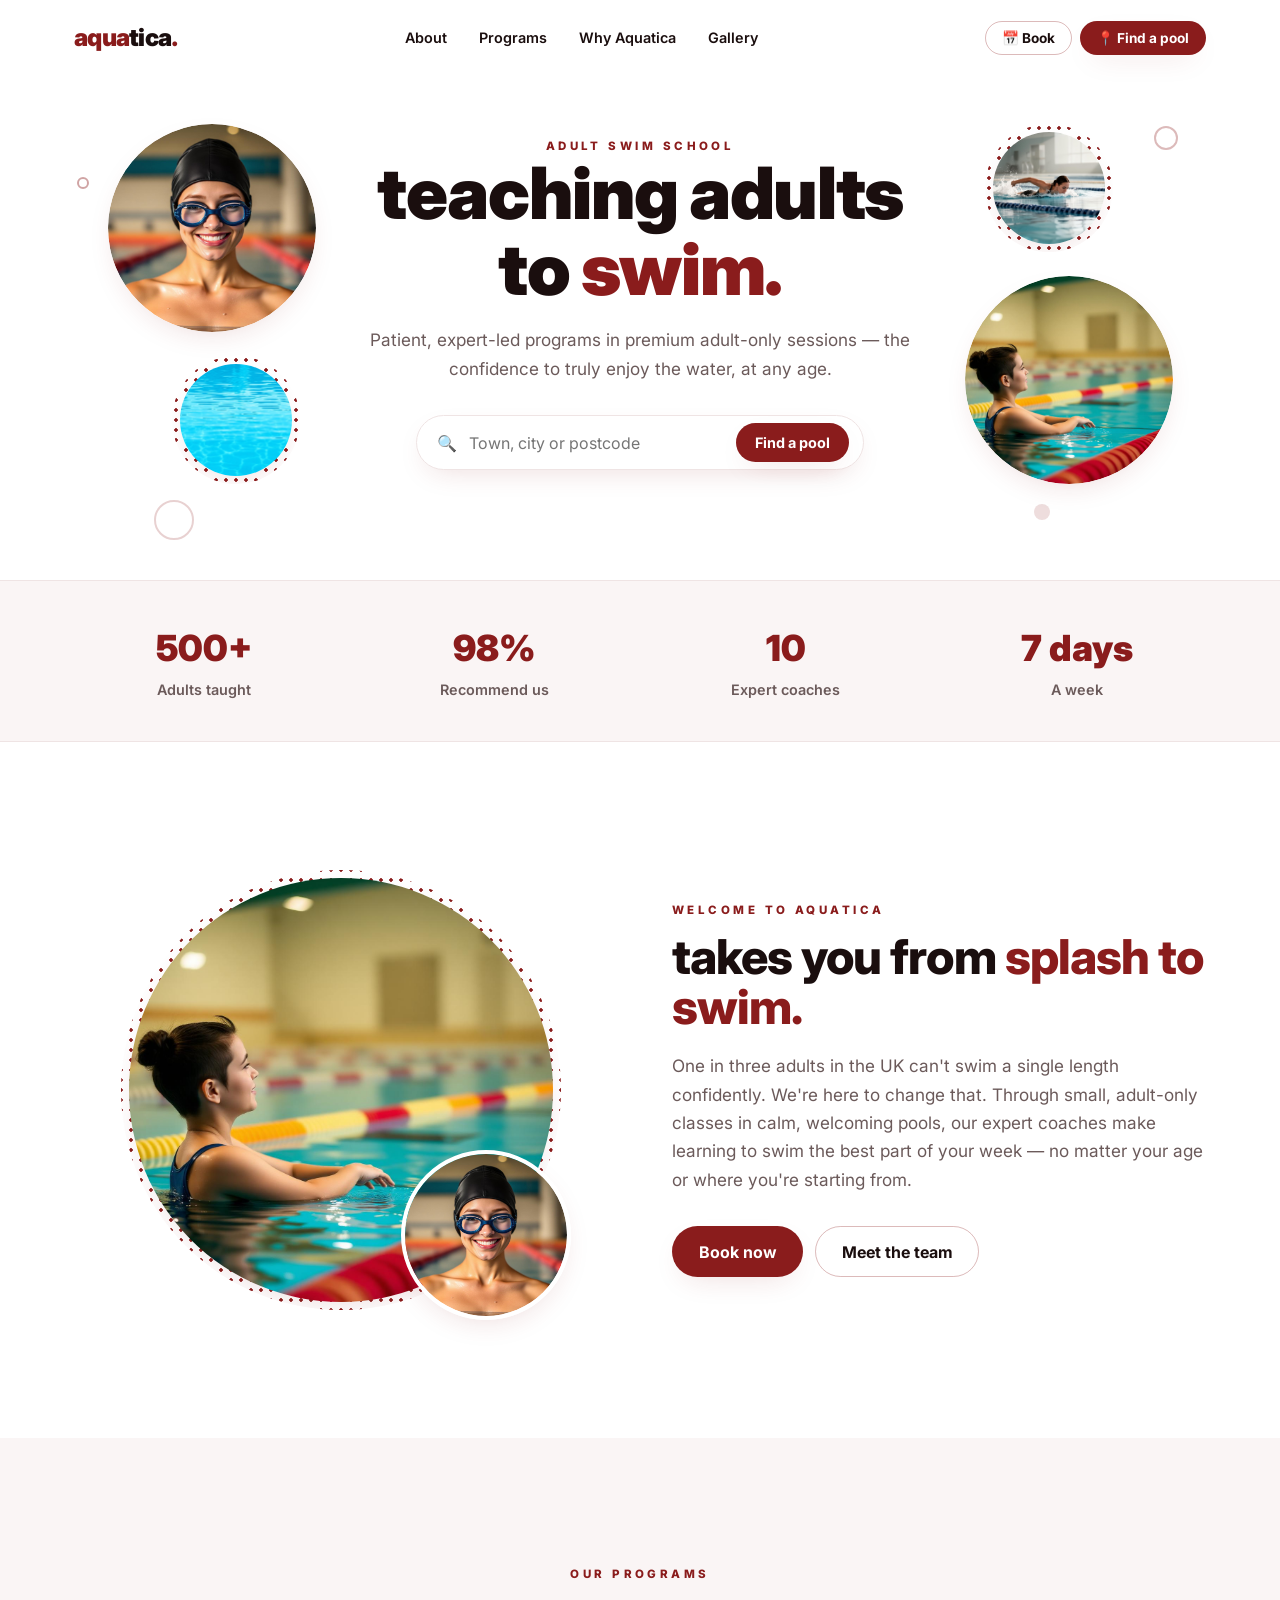
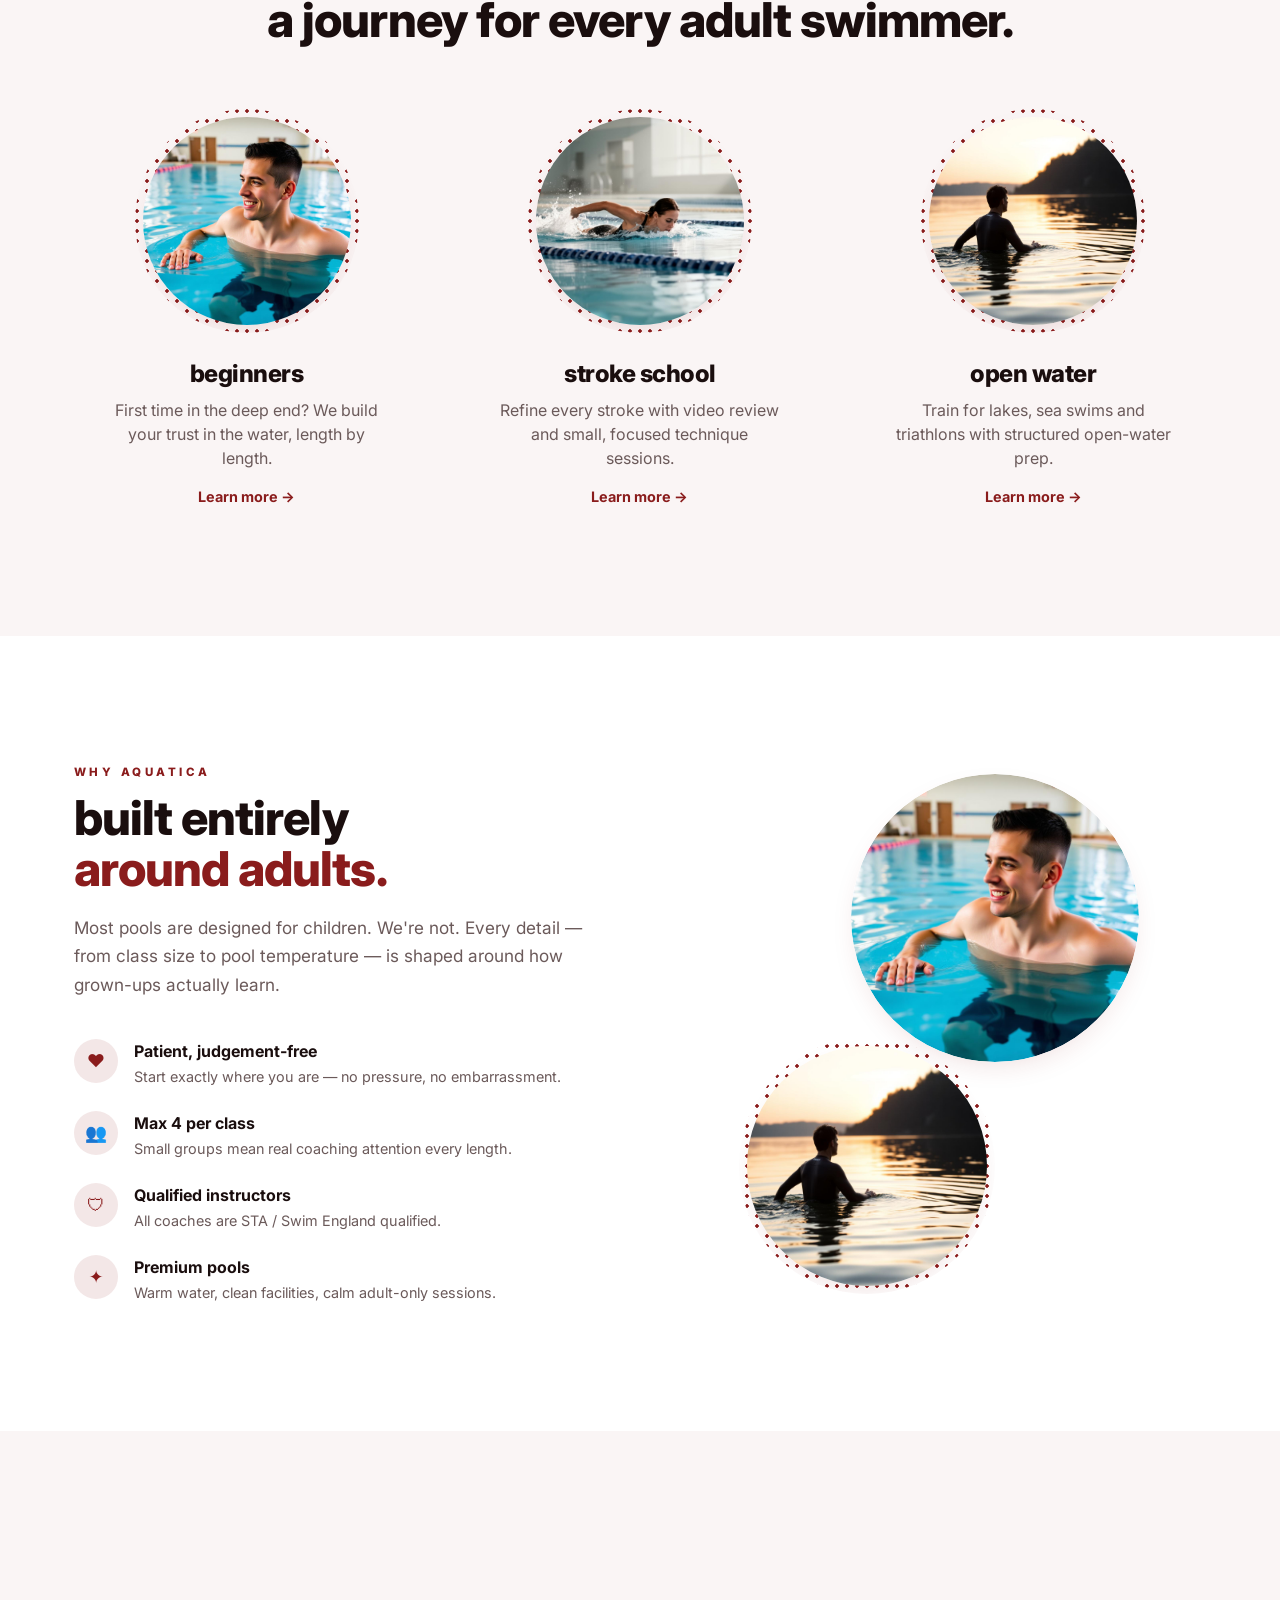
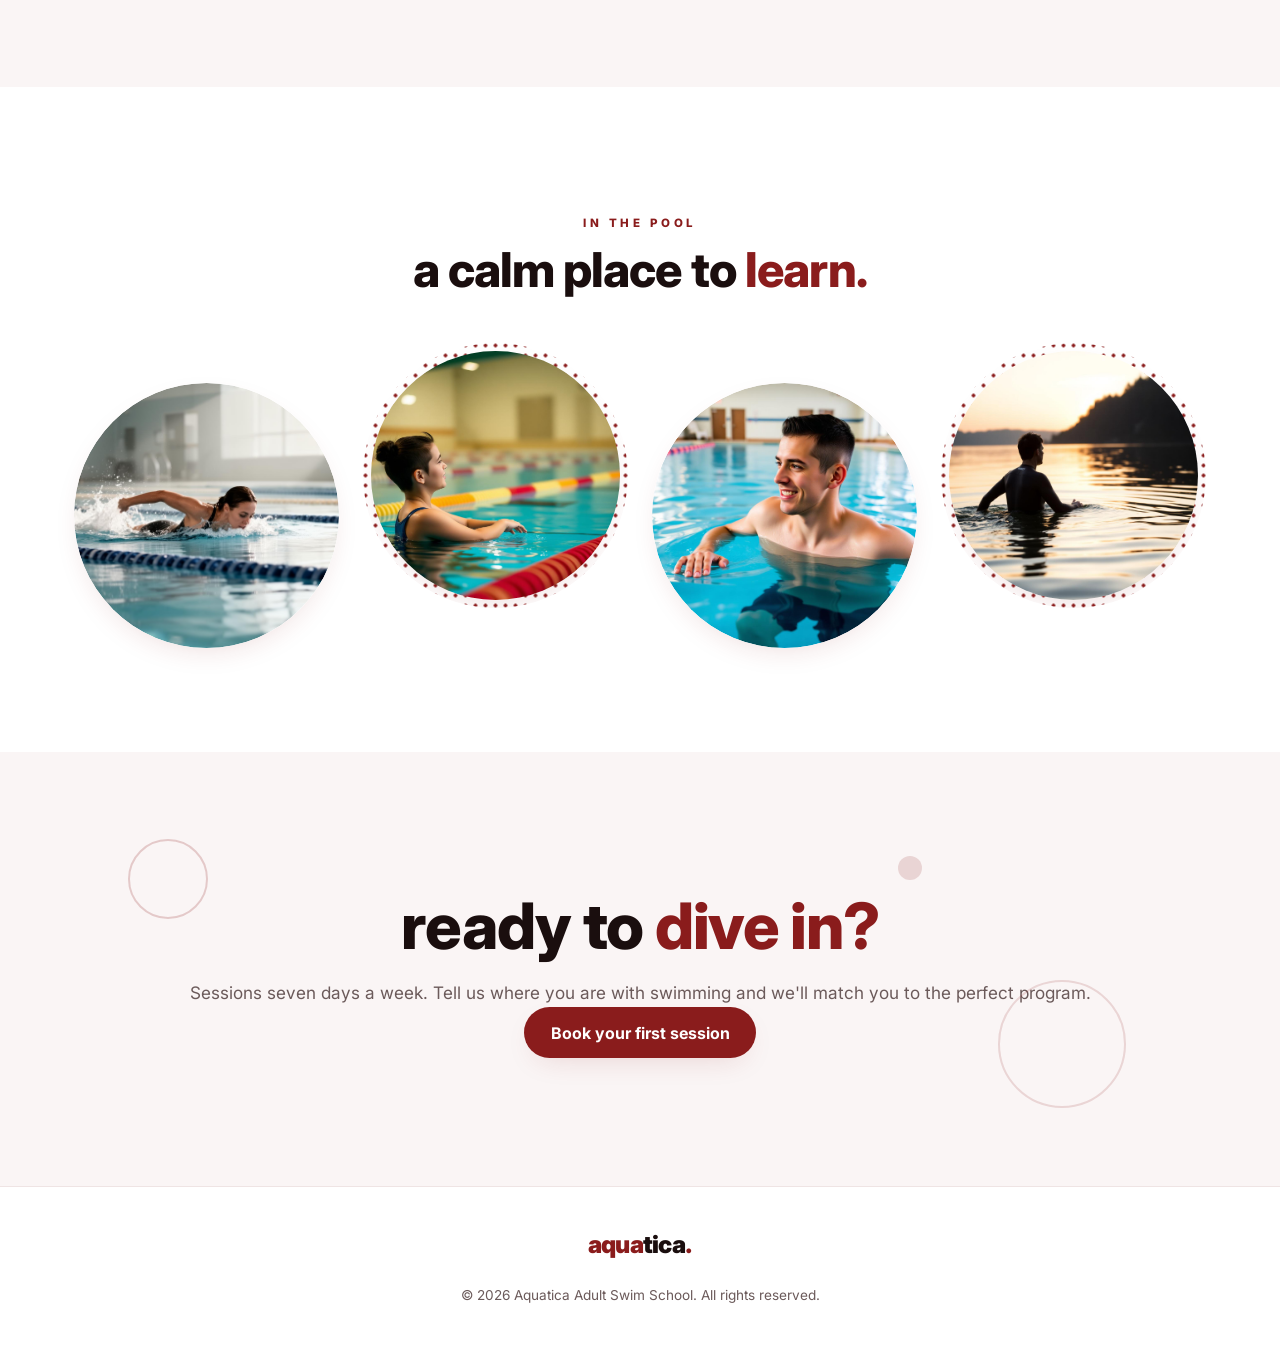
==== portfolio/aquatica/index.html @ ac1baf94 "Updated website" ====
<!doctype html>
<html lang="en">
<head>
  <meta charset="utf-8" />
  <meta name="viewport" content="width=device-width,initial-scale=1" />
  <title>Aquatica — Adult Swim Teaching School</title>
  <meta name="description" content="Aquatica is a specialist adult swim teaching school. Friendly, expert coaching in premium pools." />
  <meta name="theme-color" content="#8a1c1c" />
  <meta property="og:type" content="website" />
  <meta property="og:title" content="Aquatica | Adult swim lessons for beginners & stroke improvement" />
  <meta property="og:description" content="Patient, adult-only swim programs in calm pools with expert coaching for every level." />
  <meta property="og:image" content="images/hero-swim.jpg" />
  <meta name="twitter:card" content="summary_large_image" />
  <meta name="twitter:title" content="Aquatica | Adult swim lessons for beginners & stroke improvement" />
  <meta name="twitter:description" content="Patient, adult-only swim programs in calm pools with expert coaching for every level." />
  <link rel="preconnect" href="https://fonts.googleapis.com" />
  <link rel="preconnect" href="https://fonts.gstatic.com" crossorigin />
  <link href="https://fonts.googleapis.com/css2?family=Inter:wght@400;500;600;700;800;900&display=swap" rel="stylesheet" />
  <link rel="stylesheet" href="styles.css" />
</head>
<body>
  <a class="skip-link" href="#main-content">Skip to main content</a>

  <!-- NAV -->
  <header class="nav-wrap">
    <nav class="nav container" aria-label="Primary navigation">
      <a href="#main-content" class="wordmark"><span class="accent">aqua</span>tica<span class="accent">.</span></a>
      <button type="button" class="nav-toggle" aria-expanded="false" aria-controls="primary-navigation">
        <span class="sr-only">Toggle site navigation</span>
        <span aria-hidden="true">☰</span>
      </button>
      <div class="nav-links" id="primary-navigation" data-visible="false">
        <a href="#about">About</a>
        <a href="#programs">Programs</a>
        <a href="#why">Why Aquatica</a>
        <a href="#gallery">Gallery</a>
      </div>
      <div class="nav-actions">
        <button class="btn btn-outline btn-sm hide-sm">📅 Book</button>
        <button class="btn btn-primary btn-sm">📍 Find a pool</button>
      </div>
    </nav>
  </header>
  <main id="main-content">

  <!-- HERO -->
  <section class="hero">
    <div class="deco" aria-hidden="true">
      <span class="dot dot-1"></span><span class="dot dot-2"></span>
      <span class="dot dot-3"></span><span class="dot dot-4"></span>
    </div>
    <div class="container hero-grid">
      <div class="hero-side hide-md">
        <div class="bubble b-xl reveal delay-0"><img src="images/swimmer-portrait.jpg" alt="Adult swimmer" loading="lazy" /></div>
        <div class="bubble b-md ring shift-r reveal delay-2"><img src="images/water.jpg" alt="Pool water surface" loading="lazy" /></div>
      </div>

      <div class="hero-center">
        <p class="eyebrow reveal">Adult Swim School</p>
        <h1 class="reveal delay-05">teaching adults to <span class="accent">swim.</span></h1>
        <p class="lede reveal delay-15">
          Patient, expert-led programs in premium adult-only sessions — the confidence to truly enjoy the water, at any age.
        </p>
        <form class="search reveal delay-3" novalidate>
          <label class="sr-only" for="pool-search">Search by town, city or postcode</label>
          <span class="search-icon" aria-hidden="true">🔍</span>
          <input id="pool-search" type="search" placeholder="Town, city or postcode" aria-describedby="pool-search-feedback" />
          <button class="btn btn-primary" type="submit">Find a pool</button>
          <p class="search-feedback" id="pool-search-feedback" aria-live="polite"></p>
        </form>
      </div>

      <div class="hero-side hide-md">
        <div class="bubble b-md ring shift-l reveal delay-1"><img src="images/hero-swim.jpg" alt="Freestyle swimmer" loading="lazy" /></div>
        <div class="bubble b-xl reveal delay-3"><img src="images/coach.jpg" alt="Swimming coach" loading="lazy" /></div>
      </div>

      <div class="hero-mobile show-sm">
        <div class="bubble b-sm"><img src="images/swimmer-portrait.jpg" alt="Adult swimmer portrait" loading="lazy" /></div>
        <div class="bubble b-sm ring"><img src="images/hero-swim.jpg" alt="Freestyle swimmer" loading="lazy" /></div>
        <div class="bubble b-sm"><img src="images/coach.jpg" alt="Swimming coach" loading="lazy" /></div>
      </div>
    </div>
  </section>

  <!-- STATS -->
  <section class="stats">
    <div class="container stats-grid">
      <div><div class="stat-n">500+</div><div class="stat-l">Adults taught</div></div>
      <div><div class="stat-n">98%</div><div class="stat-l">Recommend us</div></div>
      <div><div class="stat-n">10</div><div class="stat-l">Expert coaches</div></div>
      <div><div class="stat-n">7 days</div><div class="stat-l">A week</div></div>
    </div>
  </section>

  <!-- ABOUT -->
  <section id="about" class="section">
    <div class="container two-col">
      <div class="about-photo reveal">
        <div class="bubble bubble-fill ring"><img src="images/coach.jpg" alt="Coach with student" loading="lazy" /></div>
        <div class="bubble bubble-overlap"><img src="images/swimmer-portrait.jpg" alt="Smiling swimmer" loading="lazy" /></div>
      </div>
      <div class="reveal">
        <p class="eyebrow">Welcome to Aquatica</p>
        <h2>takes you from <span class="accent">splash to swim.</span></h2>
        <p class="lede">
          One in three adults in the UK can't swim a single length confidently. We're here to change that.
          Through small, adult-only classes in calm, welcoming pools, our expert coaches make learning to
          swim the best part of your week — no matter your age or where you're starting from.
        </p>
        <div class="actions">
          <button class="btn btn-primary btn-lg">Book now</button>
          <button class="btn btn-outline btn-lg">Meet the team</button>
        </div>
      </div>
    </div>
  </section>

  <!-- PROGRAMS -->
  <section id="programs" class="section section-muted">
    <div class="container center">
      <p class="eyebrow">Our programs</p>
      <h2>a journey for every adult swimmer.</h2>

      <div class="programs">
        <div class="program reveal">
          <div class="bubble b-lg ring"><img src="images/beginner.jpg" alt="Beginners" /></div>
          <h3>beginners</h3>
          <p>First time in the deep end? We build your trust in the water, length by length.</p>
          <a href="#" class="link">Learn more →</a>
        </div>
        <div class="program reveal delay-1">
          <div class="bubble b-lg ring"><img src="images/hero-swim.jpg" alt="Stroke school" loading="lazy" /></div>
          <h3>stroke school</h3>
          <p>Refine every stroke with video review and small, focused technique sessions.</p>
          <a href="#" class="link">Learn more →</a>
        </div>
        <div class="program reveal delay-2">
          <div class="bubble b-lg ring"><img src="images/openwater.jpg" alt="Open water" loading="lazy" /></div>
          <h3>open water</h3>
          <p>Train for lakes, sea swims and triathlons with structured open-water prep.</p>
          <a href="#" class="link">Learn more →</a>
        </div>
      </div>
    </div>
  </section>

  <!-- WHY -->
  <section id="why" class="section">
    <div class="container two-col">
      <div class="reveal">
        <p class="eyebrow">Why Aquatica</p>
        <h2>built entirely<br><span class="accent">around adults.</span></h2>
        <p class="lede">Most pools are designed for children. We're not. Every detail — from class size to pool temperature — is shaped around how grown-ups actually learn.</p>
        <ul class="features">
          <li><span class="ficon">♥</span><div><strong>Patient, judgement-free</strong><p>Start exactly where you are — no pressure, no embarrassment.</p></div></li>
          <li><span class="ficon">👥</span><div><strong>Max 4 per class</strong><p>Small groups mean real coaching attention every length.</p></div></li>
          <li><span class="ficon">🛡</span><div><strong>Qualified instructors</strong><p>All coaches are STA / Swim England qualified.</p></div></li>
          <li><span class="ficon">✦</span><div><strong>Premium pools</strong><p>Warm water, clean facilities, calm adult-only sessions.</p></div></li>
        </ul>
      </div>
      <div class="why-photos reveal">
        <div class="bubble why-a"><img src="images/beginner.jpg" alt="" /></div>
        <div class="bubble ring why-b"><img src="images/openwater.jpg" alt="" /></div>
      </div>
    </div>
  </section>

  <!-- TESTIMONIAL -->
  <section class="section section-muted">
<script src="https://elfsightcdn.com/platform.js" async></script>
<div class="elfsight-app-f7e79b37-d09b-4153-986e-725d0ed66949" data-elfsight-app-lazy></div>
  </section>

  <!-- GALLERY -->
  <section id="gallery" class="section">
    <div class="container">
      <div class="center narrow">
        <p class="eyebrow">In the pool</p>
        <h2>a calm place to <span class="accent">learn.</span></h2>
      </div>
      <div class="gallery">
        <div class="bubble reveal y-down"><img src="images/hero-swim.jpg" alt="Freestyle swimmer" loading="lazy" /></div>
        <div class="bubble ring reveal y-up"><img src="images/coach.jpg" alt="Swimming coach" loading="lazy" /></div>
        <div class="bubble reveal y-down"><img src="images/beginner.jpg" alt="Beginner swimmer" loading="lazy" /></div>
        <div class="bubble ring reveal y-up"><img src="images/openwater.jpg" alt="Open water training" loading="lazy" /></div>
      </div>
    </div>
  </section>

  <!-- CTA -->
  <section class="cta section-muted">
    <div class="deco" aria-hidden="true">
      <span class="dot dot-5"></span><span class="dot dot-6"></span><span class="dot dot-7"></span>
    </div>
    <div class="container narrow center">
      <h2 class="big">ready to <span class="accent">dive in?</span></h2>
      <p class="lede">Sessions seven days a week. Tell us where you are with swimming and we'll match you to the perfect program.</p>
      <button class="btn btn-primary btn-lg">Book your first session</button>
    </div>
  </section>

  </main>

  <!-- FOOTER -->
  <footer class="footer">
    <div class="container center">
      <a href="#" class="wordmark"><span class="accent">aqua</span>tica<span class="accent">.</span></a>
      <p class="muted small">© 2026 Aquatica Adult Swim School. All rights reserved.</p>
    </div>
  </footer>

  <script src="script.js"></script>
</body>
</html>
---- portfolio/aquatica/styles.css ----
/* ---------- Tokens ---------- */
:root {
  --bg: #ffffff;
  --fg: #1a0e0e;
  --muted: #6b5a5a;
  --primary: #8a1c1c;          /* dark red */
  --primary-2: #a52424;
  --primary-soft: rgba(138,28,28,.10);
  --secondary: #faf5f5;
  --border: #efe4e4;
  --shadow-soft: 0 10px 30px -12px rgba(138,28,28,.18);
  --shadow-elegant: 0 20px 50px -18px rgba(138,28,28,.45);
  --radius-full: 9999px;
  --ease: cubic-bezier(.2,.7,.2,1);
}

/* ---------- Base ---------- */
* { box-sizing: border-box; }
html, body { margin: 0; padding: 0; }
body {
  font-family: 'Inter', system-ui, -apple-system, Segoe UI, Roboto, sans-serif;
  color: var(--fg);
  background: var(--bg);
  line-height: 1.5;
  overflow-x: hidden;
  -webkit-font-smoothing: antialiased;
}
img { display: block; max-width: 100%; }
a { color: inherit; text-decoration: none; transition: color .25s var(--ease); }
a:hover { color: var(--primary); }
:focus-visible { outline: 3px solid var(--primary); outline-offset: 3px; }
.accent { color: var(--primary); }
.muted { color: var(--muted); }
.small { font-size: .85rem; }
.center { text-align: center; }
.narrow { max-width: 760px; margin-inline: auto; }
.container { max-width: 1180px; margin: 0 auto; padding: 0 1.5rem; }
.sr-only {
  position: absolute; width: 1px; height: 1px; padding: 0; margin: -1px;
  overflow: hidden; clip: rect(0,0,0,0); white-space: nowrap; border: 0;
}
.skip-link {
  position: absolute; left: -999px; top: auto; width: 1px; height: 1px; overflow: hidden;
}
.skip-link:focus-visible {
  left: 1rem; top: 1rem; width: auto; height: auto; padding: .75rem 1rem;
  background: #fff; color: var(--primary); border-radius: 9999px; box-shadow: var(--shadow-soft);
}

h1, h2, h3 { font-weight: 800; letter-spacing: -.02em; line-height: 1.05; margin: 0; }
h1 { font-size: clamp(2.5rem, 6vw, 4.5rem); font-weight: 900; }
h2 { font-size: clamp(2rem, 4vw, 3rem); margin-top: .75rem; }
h3 { font-size: 1.4rem; }
h2.big { font-size: clamp(2.5rem, 6vw, 4rem); }

.eyebrow { font-size: .72rem; font-weight: 800; letter-spacing: .3em; text-transform: uppercase; color: var(--primary); margin: 0; }
.lede { color: var(--muted); font-size: 1.075rem; line-height: 1.65; margin: 1.25rem 0 0; }

/* ---------- Buttons ---------- */
.btn {
  display: inline-flex; align-items: center; justify-content: center; gap: .4rem;
  border: 1px solid transparent; border-radius: var(--radius-full);
  padding: .65rem 1.15rem; font-weight: 700; font-size: .9rem; cursor: pointer;
  transition: transform .25s var(--ease), background .25s var(--ease), color .25s var(--ease), box-shadow .25s var(--ease);
  font-family: inherit;
}
.btn-sm { padding: .5rem 1rem; font-size: .85rem; }
.btn-lg { padding: .9rem 1.6rem; font-size: 1rem; }
.btn-primary { background: var(--primary); color: #fff; box-shadow: var(--shadow-soft); }
.btn-primary:hover { background: var(--primary-2); transform: translateY(-1px); box-shadow: var(--shadow-elegant); }
.btn-outline { background: transparent; color: var(--fg); border-color: rgba(138,28,28,.3); }
.btn-outline:hover { background: var(--primary-soft); }

/* ---------- Nav ---------- */
.nav-wrap { position: relative; z-index: 10; }
.nav { display: flex; align-items: center; justify-content: space-between; padding: 1.25rem 1.5rem; position: relative; }
.wordmark { font-size: 1.5rem; font-weight: 900; letter-spacing: -.03em; }
.nav-toggle {
  display: inline-flex; align-items: center; justify-content: center;
  width: 3rem; height: 3rem; border: 1px solid rgba(138,28,28,.2);
  border-radius: 1rem; background: transparent; color: var(--fg); cursor: pointer;
  font-size: 1.15rem; transition: background .25s var(--ease), transform .25s var(--ease);
}
.nav-toggle:hover,
.nav-toggle:focus-visible { background: var(--secondary); outline: none; transform: translateY(-1px); }
.nav-links { display: none; gap: 2rem; font-size: .9rem; font-weight: 600; }
.nav-links a { display: block; padding: .5rem 0; }
.nav-actions { display: flex; gap: .5rem; }

/* ---------- Bubbles ---------- */
.bubble {
  position: relative;
  border-radius: var(--radius-full);
  overflow: hidden;
  box-shadow: var(--shadow-soft);
}
.bubble img {
  width: 100%; height: 100%; object-fit: cover; border-radius: var(--radius-full);
  transition: transform .6s var(--ease);
}
.bubble:hover img { transform: scale(1.04); }
.bubble.ring {
  padding: 8px;
  background:
    radial-gradient(circle, var(--primary) 22%, transparent 24%) center / 10px 10px;
  box-shadow: none;
}
.bubble.ring img { box-shadow: var(--shadow-soft); }

.b-xs { width: 48px; height: 48px; }
.b-sm { width: 96px; height: 96px; }
.b-md { width: 112px; height: 112px; }
.b-lg { width: 224px; height: 224px; }
.b-xl { width: 176px; height: 176px; }
@media (min-width: 1024px) {
  .b-md { width: 128px; height: 128px; }
  .b-xl { width: 208px; height: 208px; }
}

/* ---------- Hero ---------- */
.hero { position: relative; }
.hero-grid {
  display: grid; grid-template-columns: 1fr; align-items: center; gap: 1rem;
  padding: 2rem 1.5rem 4rem;
}
.hero-side { display: none; flex-direction: column; align-items: center; gap: 1.5rem; }
.hero-center { text-align: center; }
.shift-r { margin-left: 3rem; }
.shift-l { margin-right: 2.5rem; }
.hero-mobile { display: flex; justify-content: center; gap: 1rem; margin-top: 1.5rem; }

@media (min-width: 768px) {
  .hero-grid { grid-template-columns: 1fr 2fr 1fr; padding: 3rem 1.5rem 6rem; }
  .hero-side { display: flex; }
  .hide-md { display: flex !important; }
  .show-sm { display: none !important; }
  .nav-toggle { display: none; }
  .nav-links { display: flex; position: static; background: transparent; padding: 0; box-shadow: none; border: none; width: auto; }
  .nav-links a { padding: 0; }
  .nav-actions { gap: .5rem; }
}

.search {
  display: flex; align-items: center; gap: .5rem; max-width: 28rem;
  margin: 2rem auto 0; padding: .35rem; border: 1px solid var(--border);
  border-radius: var(--radius-full); background: #fff; box-shadow: var(--shadow-soft);
}
.search input {
  flex: 1; border: 0; outline: 0; padding: .55rem .25rem; font: inherit; background: transparent;
}
.search-icon { padding-left: .9rem; color: var(--muted); }
.search-feedback { margin: .85rem 0 0 0; font-size: .95rem; color: var(--muted); }

/* deco dots */
.deco { position: absolute; inset: 0; pointer-events: none; }
.dot { position: absolute; border-radius: 50%; }
.dot-1 { left: 6%; top: 20%; width: 12px; height: 12px; border: 2px solid rgba(138,28,28,.4); }
.dot-2 { right: 8%; top: 10%; width: 24px; height: 24px; border: 2px solid rgba(138,28,28,.3); }
.dot-3 { right: 18%; bottom: 12%; width: 16px; height: 16px; background: rgba(138,28,28,.15); }
.dot-4 { left: 12%; bottom: 8%; width: 40px; height: 40px; border: 2px solid rgba(138,28,28,.2); }
.dot-5 { left: 10%; top: 20%; width: 80px; height: 80px; border: 2px solid rgba(138,28,28,.2); }
.dot-6 { right: 12%; bottom: 18%; width: 128px; height: 128px; border: 2px solid rgba(138,28,28,.15); }
.dot-7 { right: 28%; top: 24%; width: 24px; height: 24px; background: rgba(138,28,28,.15); }

/* ---------- Stats ---------- */
.stats { background: var(--secondary); border-top: 1px solid var(--border); border-bottom: 1px solid var(--border); }
.stats-grid {
  display: grid; grid-template-columns: repeat(2, 1fr); gap: 2rem;
  padding: 2.5rem 1.5rem; text-align: center;
}
@media (min-width: 768px) { .stats-grid { grid-template-columns: repeat(4, 1fr); } }
.stat-n { font-size: clamp(1.75rem, 3vw, 2.25rem); font-weight: 900; color: var(--primary); }
.stat-l { font-size: .9rem; font-weight: 600; color: var(--muted); margin-top: .25rem; }

/* ---------- Sections ---------- */
.section { padding: 6rem 0; }
.section-muted { background: var(--secondary); }
@media (min-width: 768px) { .section { padding: 8rem 0; } }

.two-col { display: grid; gap: 4rem; align-items: center; }
@media (min-width: 768px) { .two-col { grid-template-columns: 1fr 1fr; } }
.actions { display: flex; flex-wrap: wrap; gap: .75rem; margin-top: 2rem; }

/* about composite photo */
.about-photo { position: relative; width: 360px; height: 360px; margin: 0 auto; }
.bubble-fill { position: absolute; inset: 0; width: 100%; height: 100%; }
.bubble-overlap {
  position: absolute; right: -10px; bottom: -10px;
  width: 140px; height: 140px; border: 4px solid var(--bg);
}
@media (min-width: 768px) {
  .about-photo { width: 440px; height: 440px; }
  .bubble-overlap { width: 170px; height: 170px; }
}

/* programs */
.programs { display: grid; gap: 3rem; margin-top: 4rem; }
@media (min-width: 768px) { .programs { grid-template-columns: repeat(3, 1fr); } }
.program { display: flex; flex-direction: column; align-items: center; text-align: center; }
.program .bubble { transition: transform .35s var(--ease); }
.program:hover .bubble { transform: translateY(-8px) scale(1.03); }
.program h3 { margin-top: 1.75rem; font-size: 1.5rem; }
.program p { color: var(--muted); margin: .75rem 0 0; max-width: 18rem; }
.link { display: inline-block; margin-top: 1rem; color: var(--primary); font-weight: 700; font-size: .9rem; }
.link:hover { text-decoration: underline; }

/* why */
.features { list-style: none; padding: 0; margin: 2.5rem 0 0; display: grid; gap: 1.5rem; }
.features li { display: flex; gap: 1rem; align-items: flex-start; }
.features strong { display: block; font-weight: 700; }
.features p { margin: .15rem 0 0; color: var(--muted); font-size: .9rem; }
.ficon {
  flex-shrink: 0; width: 44px; height: 44px; border-radius: 50%;
  background: var(--primary-soft); color: var(--primary);
  display: inline-flex; align-items: center; justify-content: center; font-size: 1.1rem;
}
.why-photos { position: relative; width: 320px; height: 420px; margin: 0 auto; }
.why-a { position: absolute; right: 0; top: 0; width: 256px; height: 256px; }
.why-b { position: absolute; left: 0; bottom: 0; width: 224px; height: 224px; }
@media (min-width: 768px) {
  .why-photos { width: 400px; height: 520px; }
  .why-a { width: 288px; height: 288px; }
  .why-b { width: 256px; height: 256px; }
}

/* testimonial */
.stars { color: var(--primary); font-size: 1.25rem; letter-spacing: .15em; }
blockquote { font-size: clamp(1.25rem, 2.5vw, 1.75rem); font-weight: 600; line-height: 1.4; margin: 1.5rem 0 0; }
.quote-by { display: inline-flex; align-items: center; gap: .75rem; margin-top: 2rem; text-align: left; font-size: .9rem; }

/* gallery */
.gallery {
  display: grid; grid-template-columns: repeat(2, 1fr); gap: 1.5rem; margin-top: 4rem;
}
.gallery .bubble { aspect-ratio: 1 / 1; width: 100%; height: auto; }
@media (min-width: 768px) {
  .gallery { grid-template-columns: repeat(4, 1fr); }
  .y-down { transform: translateY(24px); }
  .y-up { transform: translateY(-16px); }
}

/* CTA */
.cta { position: relative; padding: 6rem 0; overflow: hidden; }
@media (min-width: 768px) { .cta { padding: 8rem 0; } }

/* footer */
.footer { padding: 2.5rem 0; border-top: 1px solid var(--border); }
.footer .wordmark { display: inline-block; margin-bottom: .5rem; }

/* utility */
.hide-sm { display: none; }
.show-sm { display: flex; }
@media (min-width: 640px) {
  .hide-sm { display: inline-flex; }
}

@media (max-width: 767px) {
  .nav { align-items: center; }
  .nav-links {
    display: none;
    position: absolute;
    left: 1.5rem;
    right: 1.5rem;
    top: calc(100% + 1rem);
    flex-direction: column;
    gap: 1rem;
    padding: 1.25rem;
    background: var(--bg);
    border: 1px solid var(--border);
    border-radius: 1.5rem;
    box-shadow: var(--shadow-soft);
  }
  .nav-links[data-visible="true"] { display: flex; }
  .nav-links a { padding: .75rem 0; border-bottom: 1px solid rgba(138,28,28,.06); }
  .nav-links a:last-child { border-bottom: none; }
  .nav-actions { flex-wrap: wrap; justify-content: stretch; width: 100%; margin-top: 1rem; }
  .nav-actions .btn { width: 100%; }
  .search { flex-wrap: wrap; }
}

/* ---------- Utilities ---------- */
.delay-0 { --d: 0s; }
.delay-05 { --d: .05s; }
.delay-1 { --d: .1s; }
.delay-15 { --d: .15s; }
.delay-2 { --d: .2s; }
.delay-3 { --d: .25s; }
.delay-4 { --d: .3s; }

/* ---------- Animations ---------- */
@keyframes fadeUp {
  from { opacity: 0; transform: translateY(16px); }
  to   { opacity: 1; transform: translateY(0); }
}
.reveal { opacity: 0; }
.reveal.in {
  animation: fadeUp .8s var(--ease) forwards;
  animation-delay: var(--d, 0s);
}
/* keep gallery's y-offset after animating */
.gallery .reveal.in.y-down { animation-name: fadeUpDown; }
.gallery .reveal.in.y-up   { animation-name: fadeUpUp; }
@keyframes fadeUpDown {
  from { opacity: 0; transform: translateY(40px); }
  to   { opacity: 1; transform: translateY(24px); }
}
@keyframes fadeUpUp {
  from { opacity: 0; transform: translateY(0); }
  to   { opacity: 1; transform: translateY(-16px); }
}
@media (max-width: 767px) {
  @keyframes fadeUpDown { from{opacity:0;transform:translateY(16px)} to{opacity:1;transform:none} }
  @keyframes fadeUpUp   { from{opacity:0;transform:translateY(16px)} to{opacity:1;transform:none} }
}

@media (prefers-reduced-motion: reduce) {
  .reveal, .reveal.in { opacity: 1 !important; animation: none !important; transform: none !important; }
  * { transition: none !important; }
}
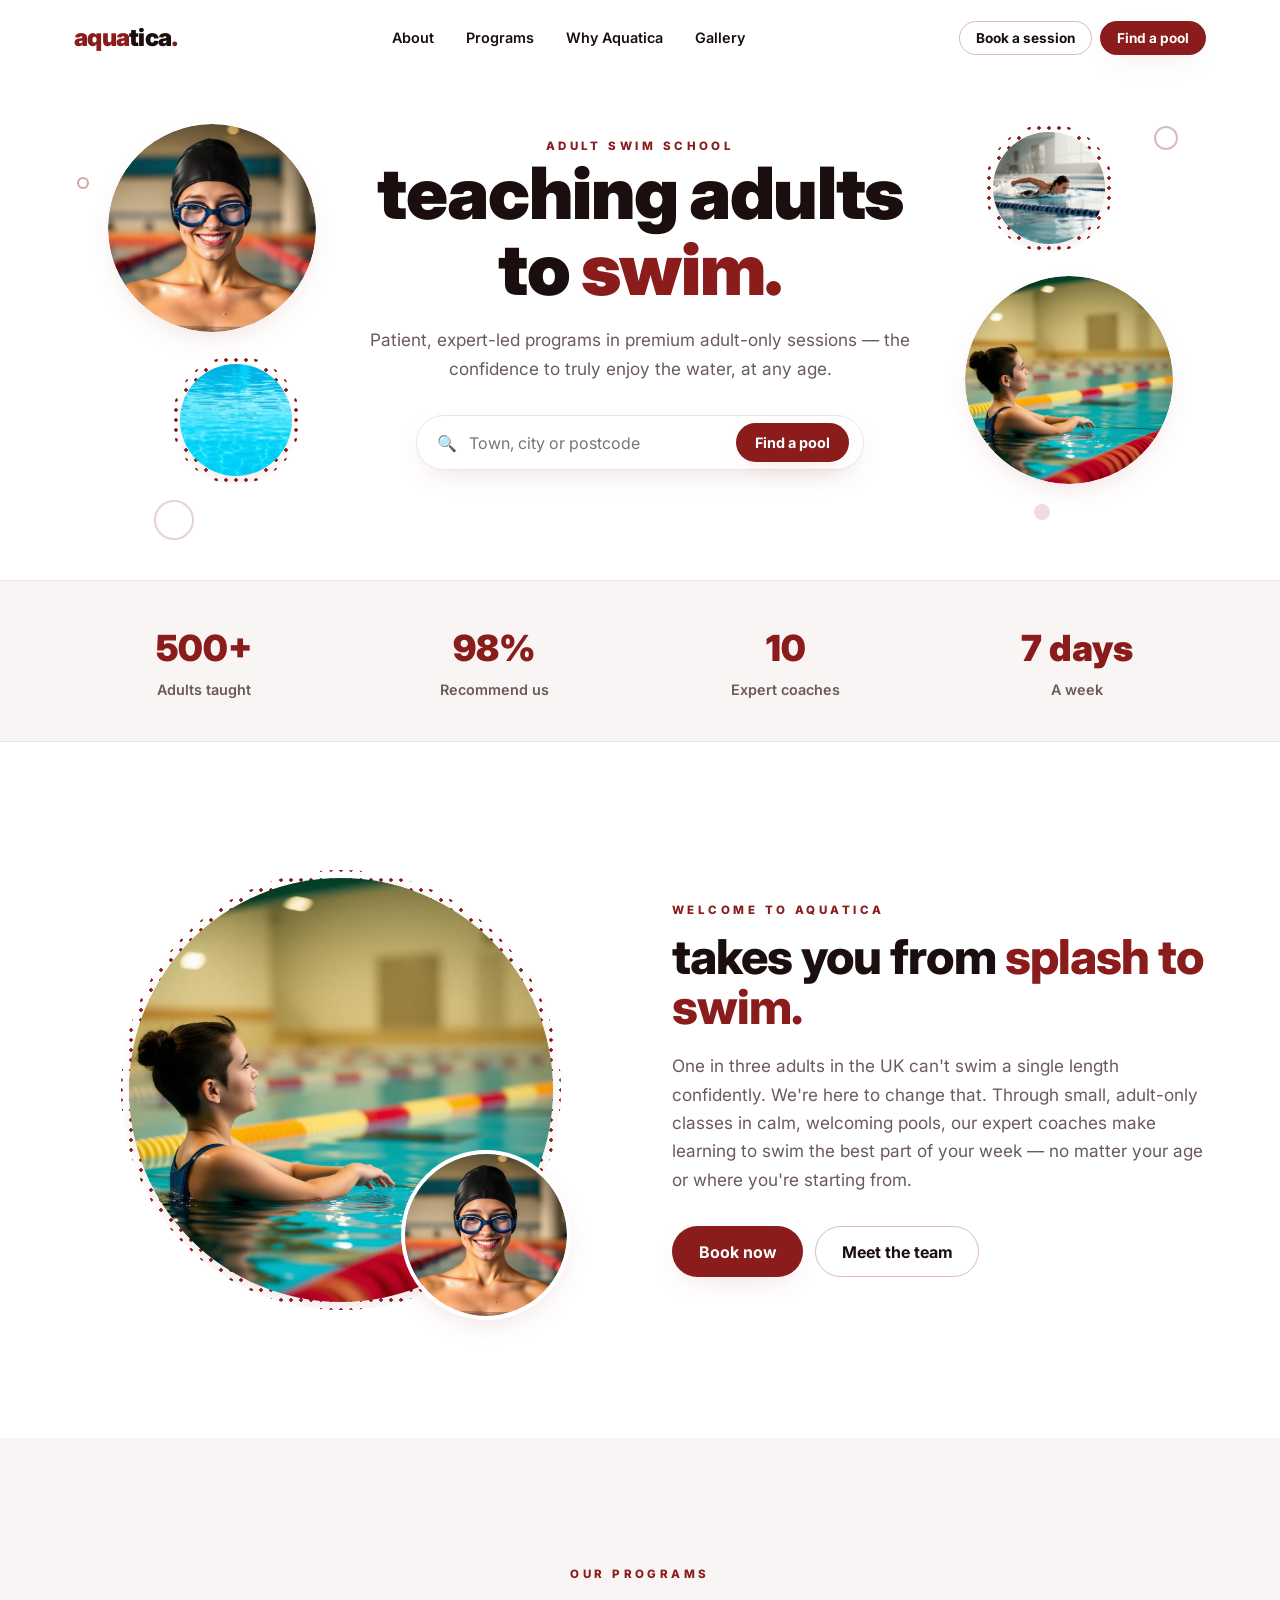
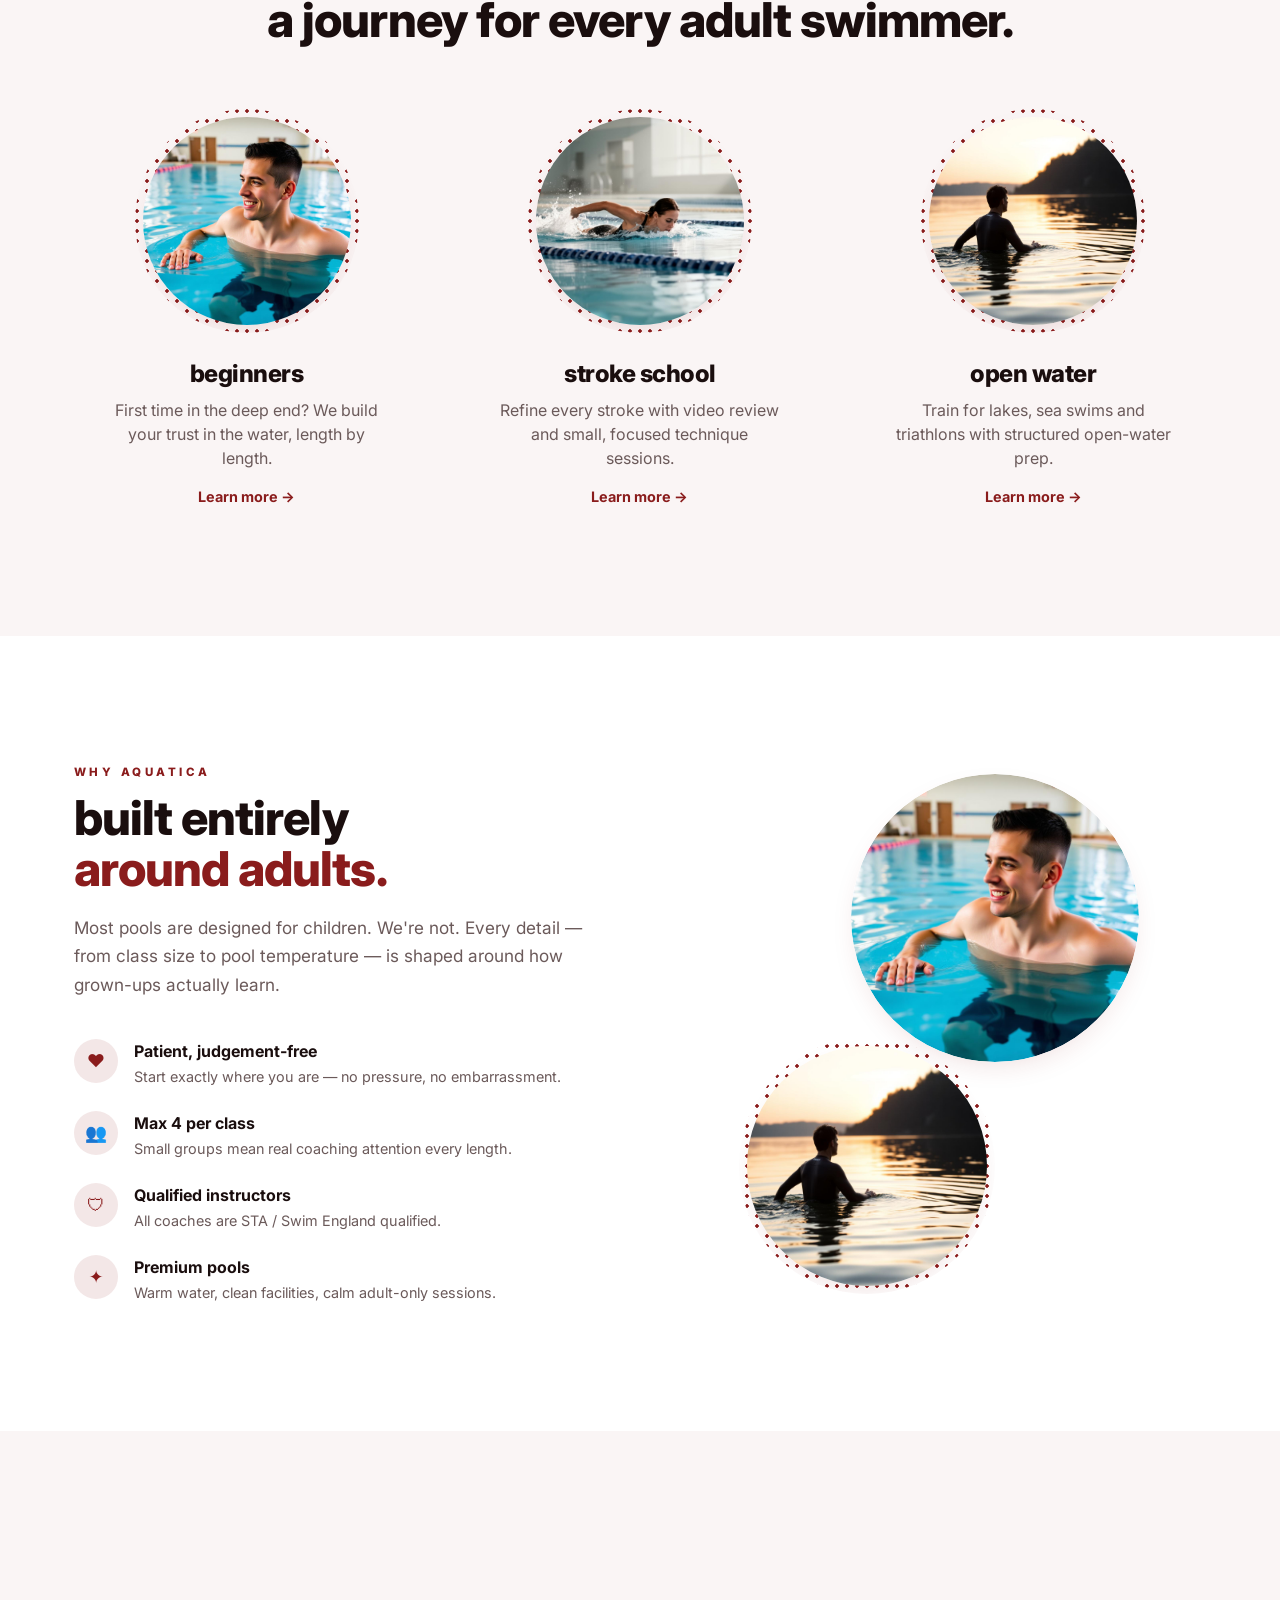
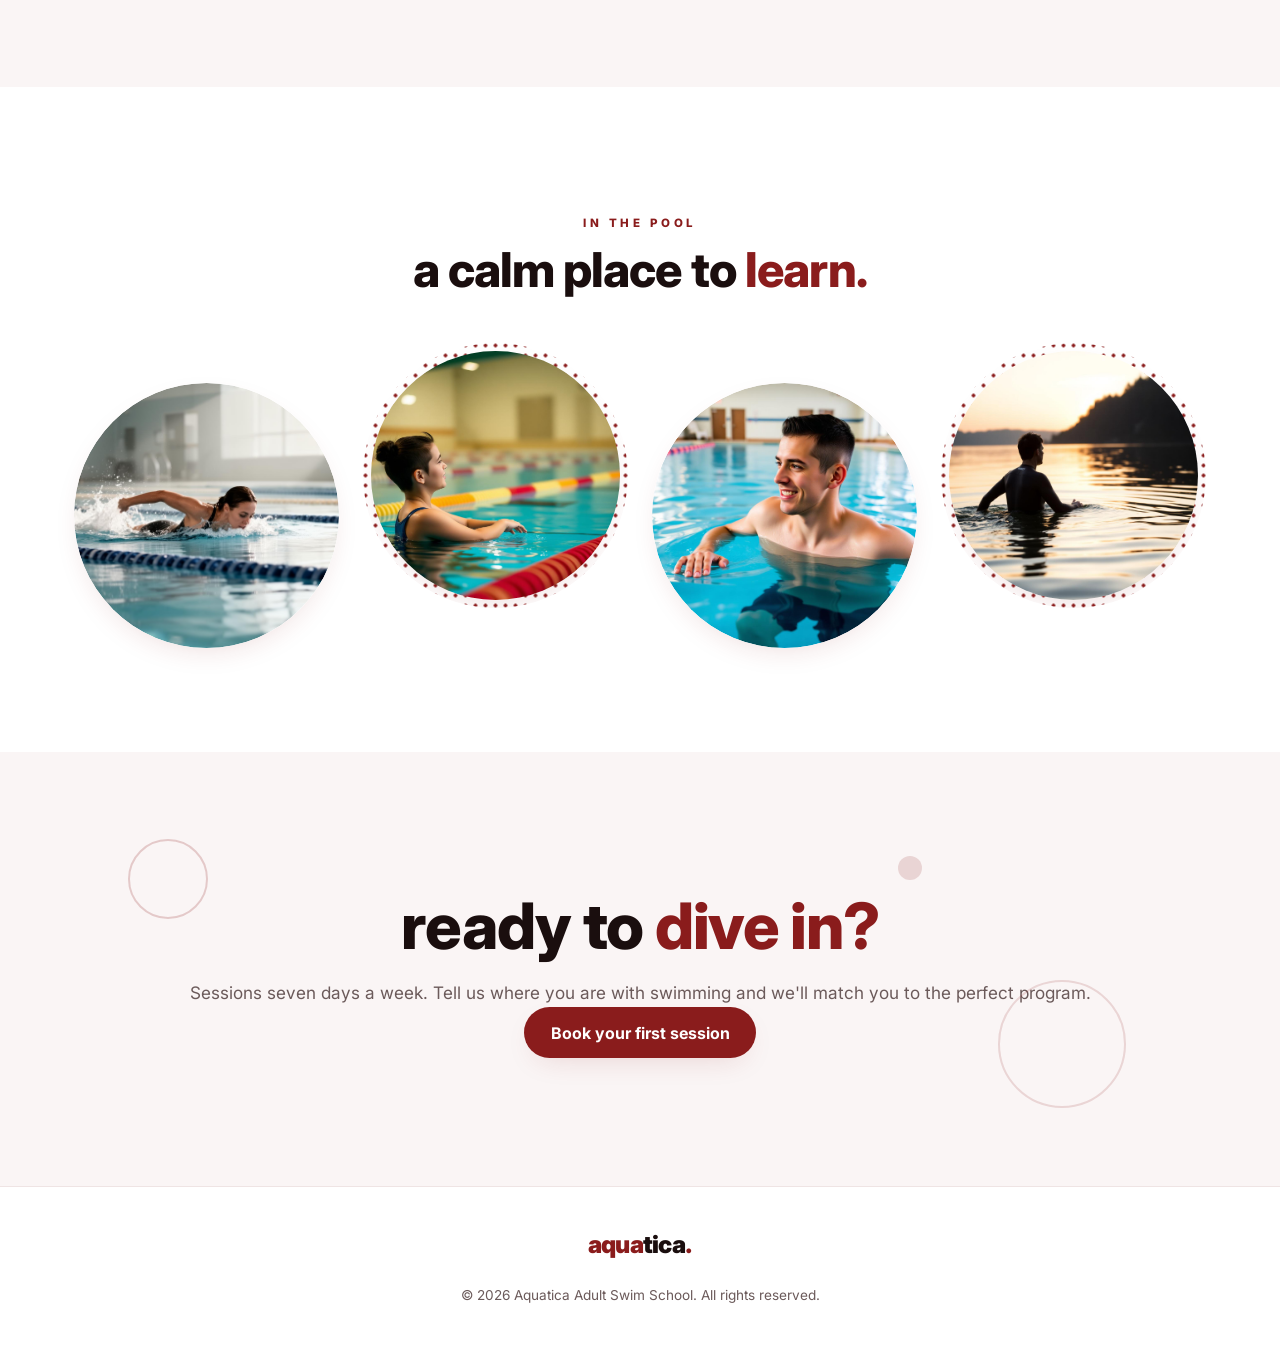
==== commit 8fd32541: "Fix bugs and quality improvements across all sites - index.html: remove duplicate blootrue script, r" ====
--- a/portfolio/aquatica/index.html
+++ b/portfolio/aquatica/index.html
@@ -36,8 +36,8 @@
         <a href="#gallery">Gallery</a>
       </div>
       <div class="nav-actions">
-        <button class="btn btn-outline btn-sm hide-sm">📅 Book</button>
-        <button class="btn btn-primary btn-sm">📍 Find a pool</button>
+        <button class="btn btn-outline btn-sm hide-sm">Book a session</button>
+        <button class="btn btn-primary btn-sm">Find a pool</button>
       </div>
     </nav>
   </header>
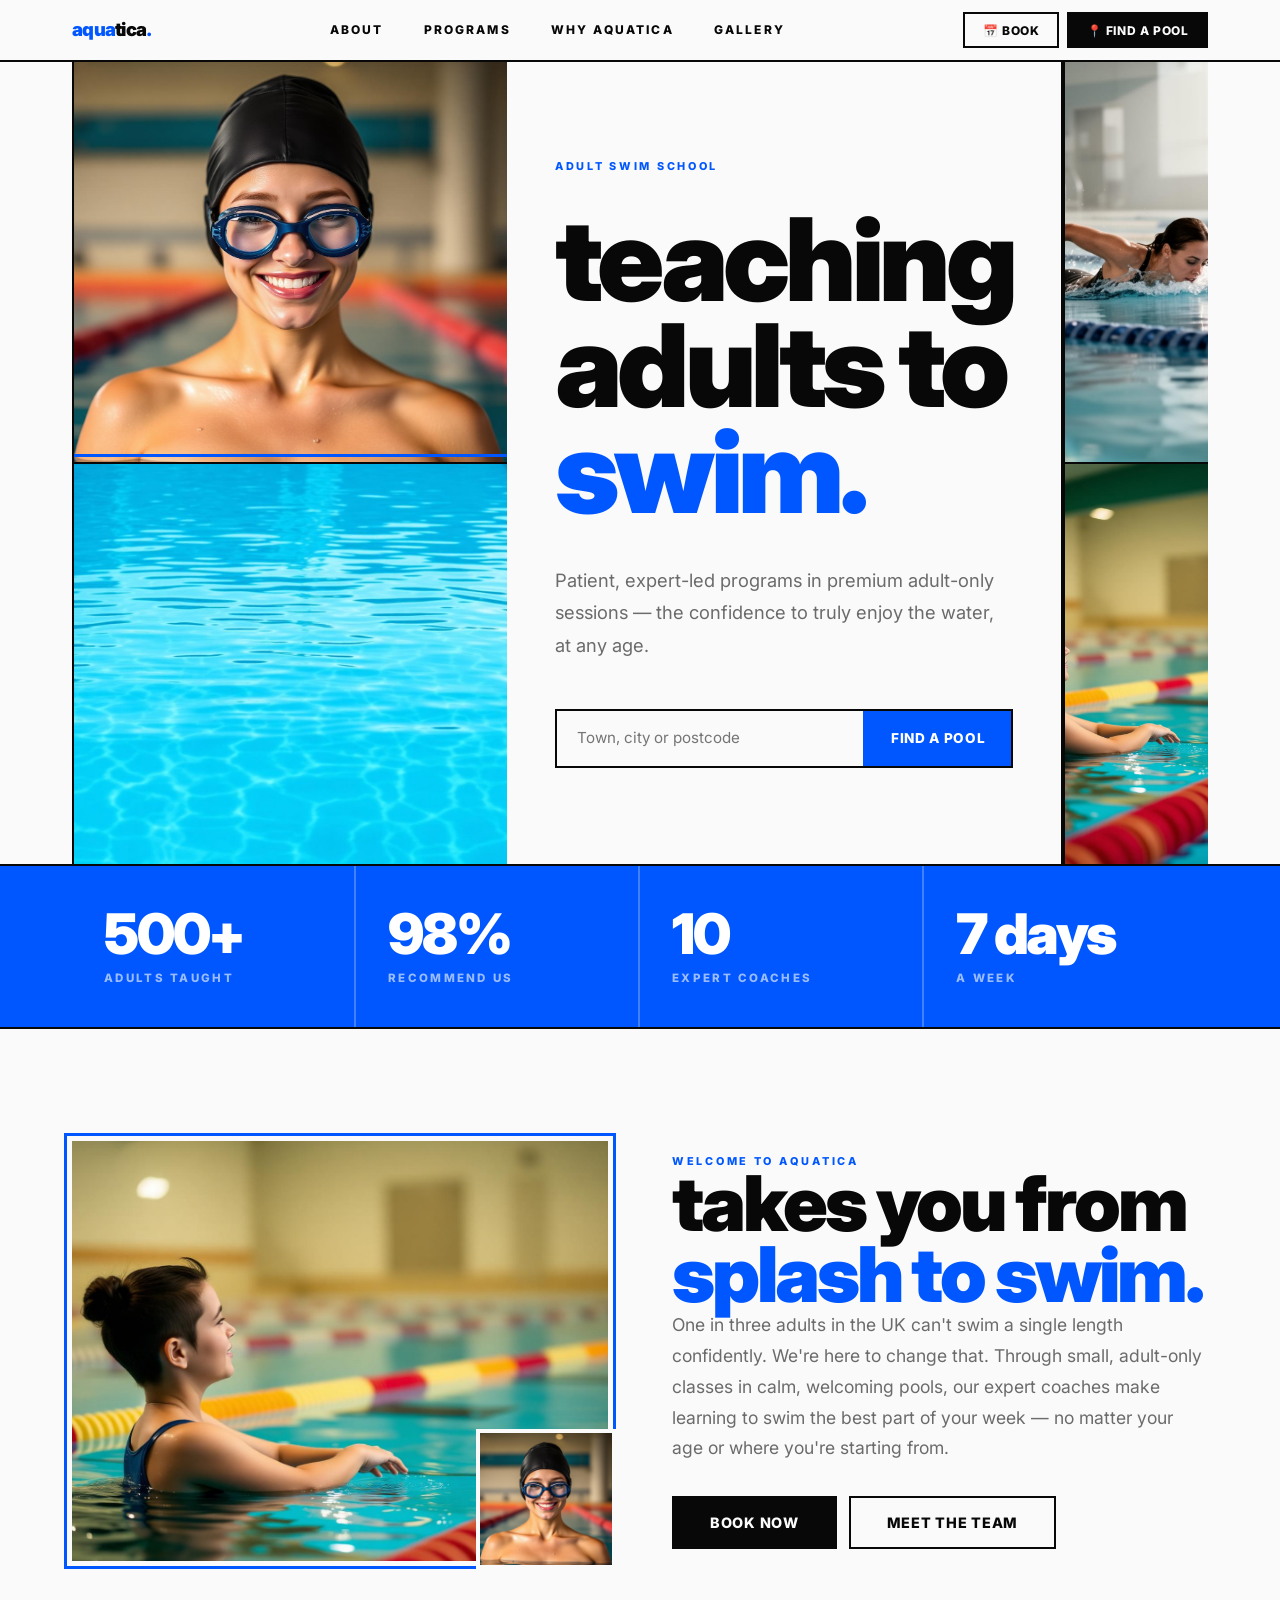
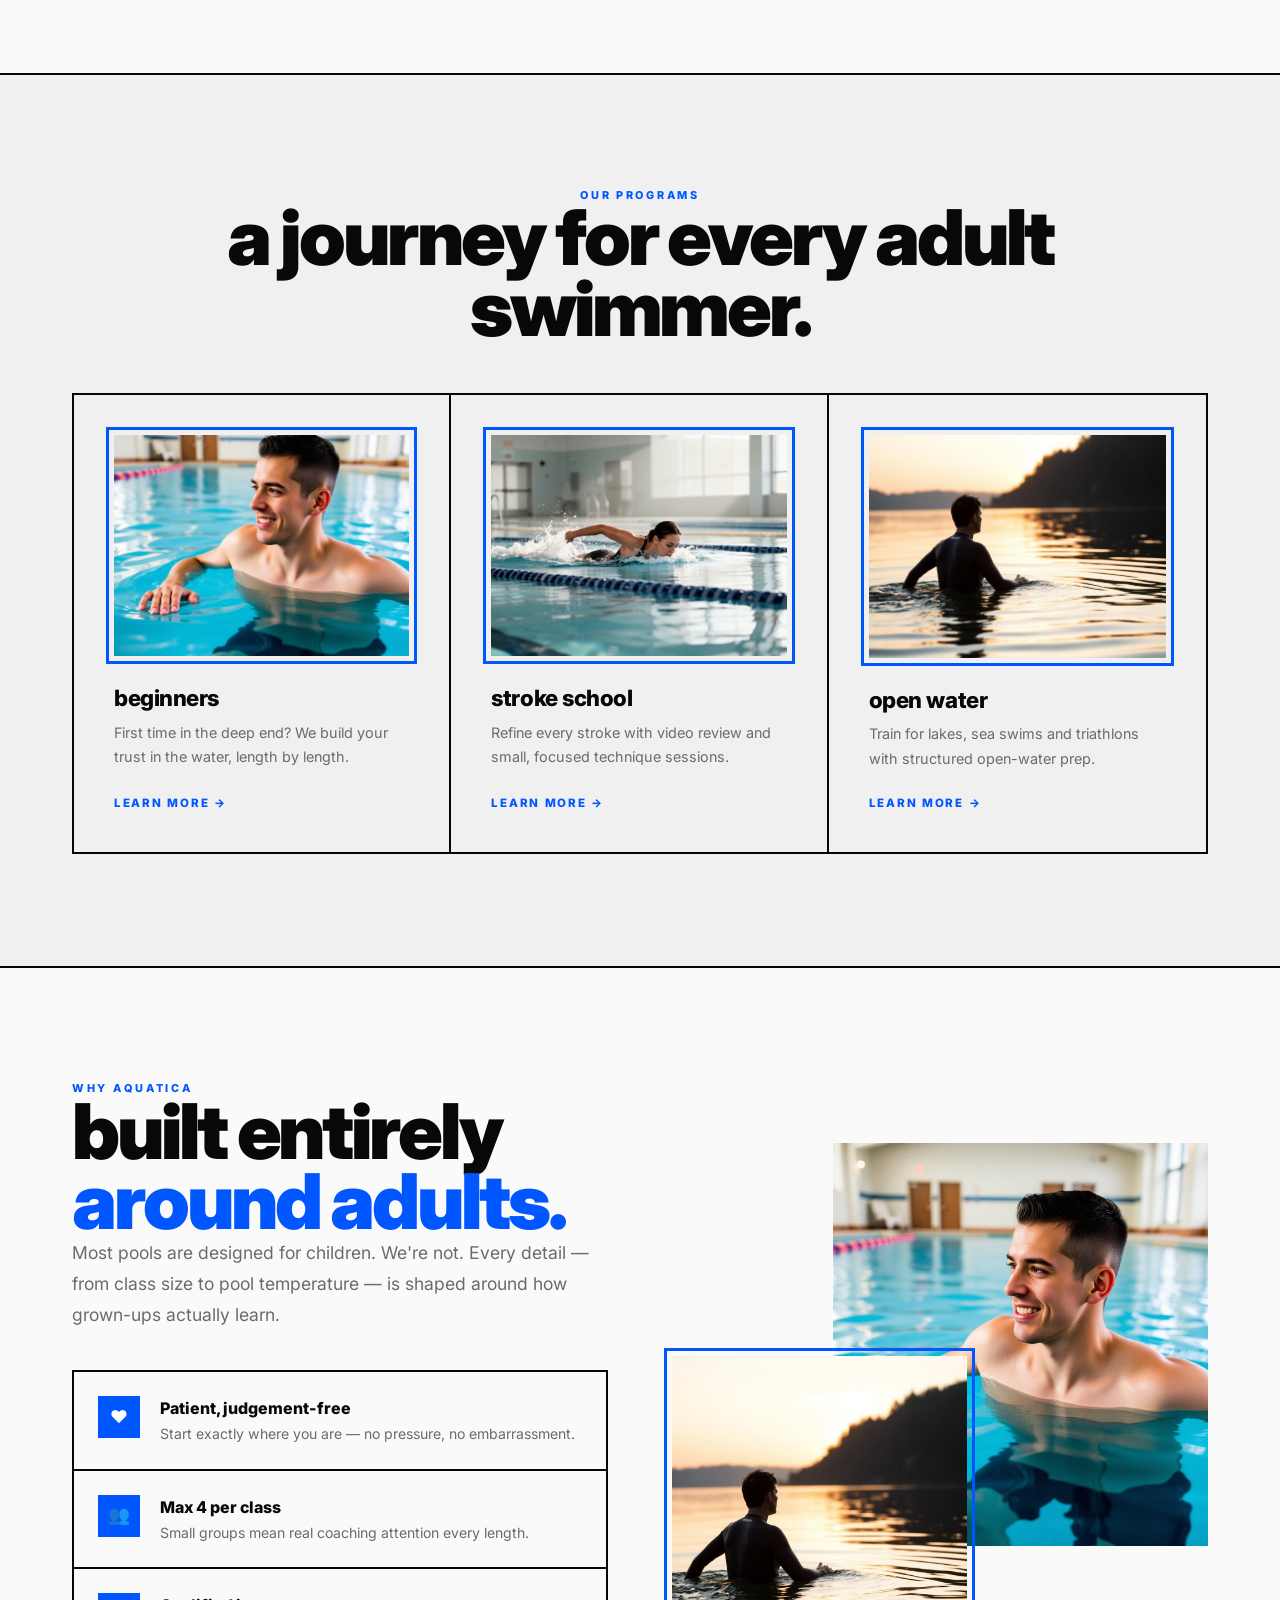
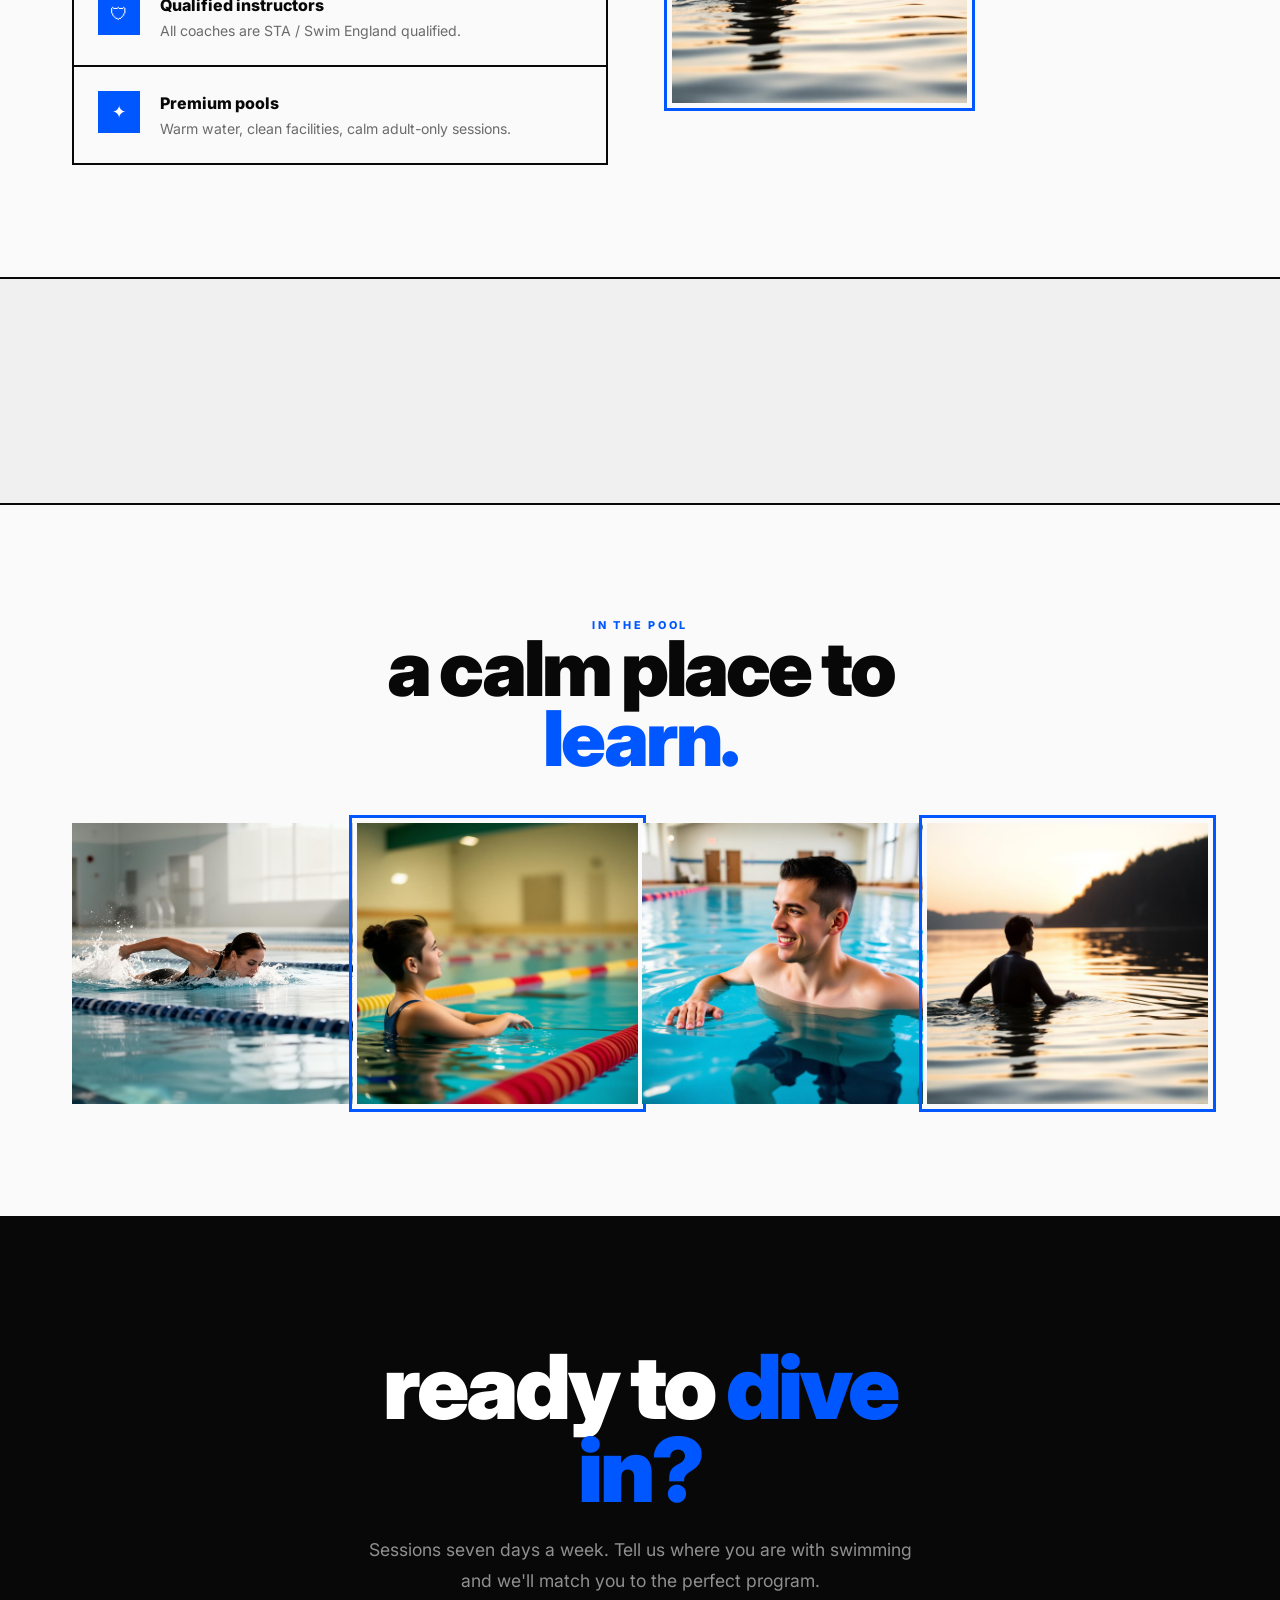
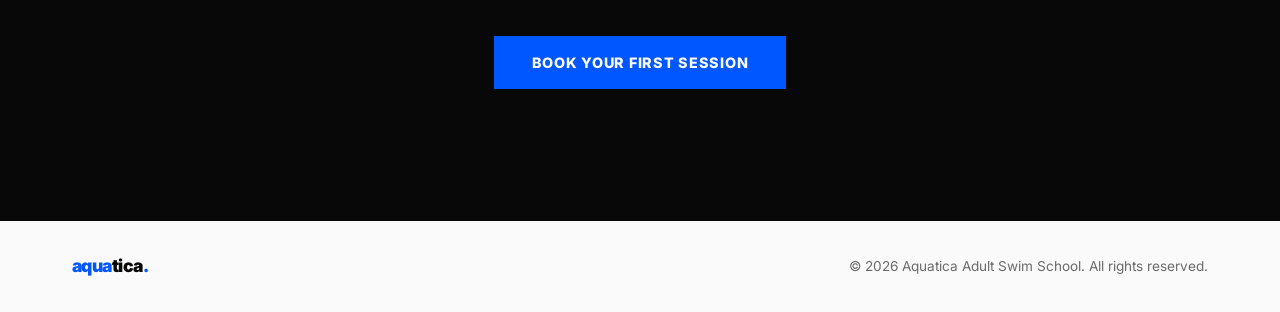
==== commit d58ce371: "Redesign all 4 portfolio sites with distinct visual identities Each site now has a completely differ" ====
--- a/portfolio/aquatica/index.html
+++ b/portfolio/aquatica/index.html
@@ -3,7 +3,7 @@
 <head>
   <meta charset="utf-8" />
   <meta name="viewport" content="width=device-width,initial-scale=1" />
-  <title>Aquatica — Adult Swim Teaching School</title>
+  <title>Aquatica — Adult Swim School</title>
   <meta name="description" content="Aquatica is a specialist adult swim teaching school. Friendly, expert coaching in premium pools." />
   <meta name="theme-color" content="#8a1c1c" />
   <meta property="og:type" content="website" />
@@ -36,8 +36,8 @@
         <a href="#gallery">Gallery</a>
       </div>
       <div class="nav-actions">
-        <button class="btn btn-outline btn-sm hide-sm">Book a session</button>
-        <button class="btn btn-primary btn-sm">Find a pool</button>
+        <button class="btn btn-outline btn-sm hide-sm">📅 Book</button>
+        <button class="btn btn-primary btn-sm">📍 Find a pool</button>
       </div>
     </nav>
   </header>
--- a/portfolio/aquatica/styles.css
+++ b/portfolio/aquatica/styles.css
@@ -1,317 +1,283 @@
-/* ---------- Tokens ---------- */
+/* AQUATICA — Swiss Brutalist Minimal */
+
 :root {
-  --bg: #ffffff;
-  --fg: #1a0e0e;
-  --muted: #6b5a5a;
-  --primary: #8a1c1c;          /* dark red */
-  --primary-2: #a52424;
-  --primary-soft: rgba(138,28,28,.10);
-  --secondary: #faf5f5;
-  --border: #efe4e4;
-  --shadow-soft: 0 10px 30px -12px rgba(138,28,28,.18);
-  --shadow-elegant: 0 20px 50px -18px rgba(138,28,28,.45);
-  --radius-full: 9999px;
-  --ease: cubic-bezier(.2,.7,.2,1);
-}
-
-/* ---------- Base ---------- */
-* { box-sizing: border-box; }
-html, body { margin: 0; padding: 0; }
+  --bg: #FAFAFA;
+  --fg: #080808;
+  --muted: #6B6B6B;
+  --blue: #0057FF;
+  --blue-dark: #0040CC;
+  --border: #080808;
+  --border-soft: #D8D8D8;
+  --ease: cubic-bezier(0.2, 0, 0, 1);
+}
+
+* { box-sizing: border-box; margin: 0; padding: 0; }
+html { scroll-behavior: smooth; overflow-x: hidden; }
 body {
-  font-family: 'Inter', system-ui, -apple-system, Segoe UI, Roboto, sans-serif;
+  font-family: 'Inter', system-ui, -apple-system, sans-serif;
+  background: var(--bg);
   color: var(--fg);
-  background: var(--bg);
+  -webkit-font-smoothing: antialiased;
   line-height: 1.5;
-  overflow-x: hidden;
-  -webkit-font-smoothing: antialiased;
 }
 img { display: block; max-width: 100%; }
-a { color: inherit; text-decoration: none; transition: color .25s var(--ease); }
-a:hover { color: var(--primary); }
-:focus-visible { outline: 3px solid var(--primary); outline-offset: 3px; }
-.accent { color: var(--primary); }
+a { color: inherit; text-decoration: none; }
+a:hover { color: var(--blue); }
+:focus-visible { outline: 3px solid var(--blue); outline-offset: 2px; }
+
+.sr-only {
+  position: absolute; width: 1px; height: 1px; padding: 0;
+  margin: -1px; overflow: hidden; clip: rect(0,0,0,0); border: 0;
+}
+.skip-link { position: absolute; left: -9999px; top: 0; }
+.skip-link:focus { left: 1rem; top: 1rem; }
+.container { max-width: 1200px; margin: 0 auto; padding: 0 2rem; }
+.narrow { max-width: 700px; margin-inline: auto; }
+.center { text-align: center; }
+.accent { color: var(--blue); }
 .muted { color: var(--muted); }
-.small { font-size: .85rem; }
-.center { text-align: center; }
-.narrow { max-width: 760px; margin-inline: auto; }
-.container { max-width: 1180px; margin: 0 auto; padding: 0 1.5rem; }
-.sr-only {
-  position: absolute; width: 1px; height: 1px; padding: 0; margin: -1px;
-  overflow: hidden; clip: rect(0,0,0,0); white-space: nowrap; border: 0;
-}
-.skip-link {
-  position: absolute; left: -999px; top: auto; width: 1px; height: 1px; overflow: hidden;
-}
-.skip-link:focus-visible {
-  left: 1rem; top: 1rem; width: auto; height: auto; padding: .75rem 1rem;
-  background: #fff; color: var(--primary); border-radius: 9999px; box-shadow: var(--shadow-soft);
-}
-
-h1, h2, h3 { font-weight: 800; letter-spacing: -.02em; line-height: 1.05; margin: 0; }
-h1 { font-size: clamp(2.5rem, 6vw, 4.5rem); font-weight: 900; }
-h2 { font-size: clamp(2rem, 4vw, 3rem); margin-top: .75rem; }
-h3 { font-size: 1.4rem; }
-h2.big { font-size: clamp(2.5rem, 6vw, 4rem); }
-
-.eyebrow { font-size: .72rem; font-weight: 800; letter-spacing: .3em; text-transform: uppercase; color: var(--primary); margin: 0; }
-.lede { color: var(--muted); font-size: 1.075rem; line-height: 1.65; margin: 1.25rem 0 0; }
-
-/* ---------- Buttons ---------- */
+.small { font-size: 0.85rem; }
+
+/* ─── Typography ─── */
+h1, h2, h3 { font-weight: 900; letter-spacing: -0.04em; line-height: 0.92; margin: 0; }
+h1 { font-size: clamp(3.5rem, 9vw, 9rem); }
+h2 { font-size: clamp(2.5rem, 6vw, 5.5rem); }
+h2.big { font-size: clamp(3rem, 7vw, 6.5rem); }
+h3 { font-size: 1.4rem; font-weight: 800; letter-spacing: -0.02em; }
+.eyebrow {
+  font-size: 0.68rem; font-weight: 800; letter-spacing: 0.25em;
+  text-transform: uppercase; color: var(--blue);
+}
+.lede { font-size: 1.1rem; line-height: 1.75; color: var(--muted); }
+
+/* ─── Buttons ─── */
 .btn {
-  display: inline-flex; align-items: center; justify-content: center; gap: .4rem;
-  border: 1px solid transparent; border-radius: var(--radius-full);
-  padding: .65rem 1.15rem; font-weight: 700; font-size: .9rem; cursor: pointer;
-  transition: transform .25s var(--ease), background .25s var(--ease), color .25s var(--ease), box-shadow .25s var(--ease);
-  font-family: inherit;
-}
-.btn-sm { padding: .5rem 1rem; font-size: .85rem; }
-.btn-lg { padding: .9rem 1.6rem; font-size: 1rem; }
-.btn-primary { background: var(--primary); color: #fff; box-shadow: var(--shadow-soft); }
-.btn-primary:hover { background: var(--primary-2); transform: translateY(-1px); box-shadow: var(--shadow-elegant); }
-.btn-outline { background: transparent; color: var(--fg); border-color: rgba(138,28,28,.3); }
-.btn-outline:hover { background: var(--primary-soft); }
-
-/* ---------- Nav ---------- */
-.nav-wrap { position: relative; z-index: 10; }
-.nav { display: flex; align-items: center; justify-content: space-between; padding: 1.25rem 1.5rem; position: relative; }
-.wordmark { font-size: 1.5rem; font-weight: 900; letter-spacing: -.03em; }
+  display: inline-flex; align-items: center; justify-content: center; gap: 0.5rem;
+  padding: 0.8rem 1.6rem; font-weight: 800; font-size: 0.85rem; letter-spacing: 0.05em;
+  text-transform: uppercase; border: 2px solid var(--fg); cursor: pointer;
+  font-family: inherit; transition: background 0.15s var(--ease), color 0.15s var(--ease);
+  background: transparent; color: var(--fg); border-radius: 0;
+}
+.btn:hover { background: var(--fg); color: var(--bg); }
+.btn-sm { padding: 0.55rem 1.1rem; font-size: 0.75rem; }
+.btn-lg { padding: 1rem 2.25rem; font-size: 0.9rem; }
+.btn-primary { background: var(--fg); color: var(--bg); border-color: var(--fg); }
+.btn-primary:hover { background: var(--blue); border-color: var(--blue); color: #fff; }
+.btn-outline { background: transparent; color: var(--fg); border-color: var(--fg); }
+.btn-outline:hover { background: var(--fg); color: var(--bg); }
+
+/* ─── Nav ─── */
+.nav-wrap {
+  position: sticky; top: 0; z-index: 100;
+  background: var(--bg); border-bottom: 2px solid var(--fg);
+}
+.nav {
+  display: flex; align-items: center; justify-content: space-between;
+  height: 60px; padding: 0 2rem; max-width: 1200px; margin: 0 auto;
+}
+.wordmark { font-size: 1.15rem; font-weight: 900; letter-spacing: -0.04em; }
 .nav-toggle {
-  display: inline-flex; align-items: center; justify-content: center;
-  width: 3rem; height: 3rem; border: 1px solid rgba(138,28,28,.2);
-  border-radius: 1rem; background: transparent; color: var(--fg); cursor: pointer;
-  font-size: 1.15rem; transition: background .25s var(--ease), transform .25s var(--ease);
-}
-.nav-toggle:hover,
-.nav-toggle:focus-visible { background: var(--secondary); outline: none; transform: translateY(-1px); }
-.nav-links { display: none; gap: 2rem; font-size: .9rem; font-weight: 600; }
-.nav-links a { display: block; padding: .5rem 0; }
-.nav-actions { display: flex; gap: .5rem; }
-
-/* ---------- Bubbles ---------- */
-.bubble {
-  position: relative;
-  border-radius: var(--radius-full);
-  overflow: hidden;
-  box-shadow: var(--shadow-soft);
-}
-.bubble img {
-  width: 100%; height: 100%; object-fit: cover; border-radius: var(--radius-full);
-  transition: transform .6s var(--ease);
-}
+  display: none; background: none; border: 2px solid var(--fg);
+  padding: 0.35rem 0.6rem; cursor: pointer; font-size: 1rem; color: var(--fg);
+}
+.nav-links { display: flex; gap: 2.5rem; font-size: 0.75rem; font-weight: 800; letter-spacing: 0.18em; text-transform: uppercase; }
+.nav-links a { transition: color 0.15s; }
+.nav-links a:hover { color: var(--blue); }
+.nav-actions { display: flex; gap: 0.5rem; }
+
+/* ─── Photo treatments (sharp, no bubbles) ─── */
+.bubble { border-radius: 0 !important; overflow: hidden; }
+.bubble img { border-radius: 0 !important; object-fit: cover; width: 100%; height: 100%; transition: transform 0.5s var(--ease); }
 .bubble:hover img { transform: scale(1.04); }
 .bubble.ring {
-  padding: 8px;
-  background:
-    radial-gradient(circle, var(--primary) 22%, transparent 24%) center / 10px 10px;
-  box-shadow: none;
-}
-.bubble.ring img { box-shadow: var(--shadow-soft); }
-
-.b-xs { width: 48px; height: 48px; }
-.b-sm { width: 96px; height: 96px; }
-.b-md { width: 112px; height: 112px; }
-.b-lg { width: 224px; height: 224px; }
-.b-xl { width: 176px; height: 176px; }
-@media (min-width: 1024px) {
-  .b-md { width: 128px; height: 128px; }
-  .b-xl { width: 208px; height: 208px; }
-}
-
-/* ---------- Hero ---------- */
-.hero { position: relative; }
+  padding: 0 !important; background: none !important; box-shadow: none !important;
+  outline: 3px solid var(--blue); outline-offset: 5px;
+}
+.b-sm { width: 88px; height: 88px; }
+.b-md { width: 120px; height: 140px; }
+.b-lg { width: 220px; height: 260px; }
+.b-xl { width: 180px; height: 220px; }
+
+/* ─── Hero ─── */
+.deco { display: none; }
+.hero { border-bottom: 2px solid var(--fg); }
 .hero-grid {
-  display: grid; grid-template-columns: 1fr; align-items: center; gap: 1rem;
-  padding: 2rem 1.5rem 4rem;
-}
-.hero-side { display: none; flex-direction: column; align-items: center; gap: 1.5rem; }
-.hero-center { text-align: center; }
-.shift-r { margin-left: 3rem; }
-.shift-l { margin-right: 2.5rem; }
-.hero-mobile { display: flex; justify-content: center; gap: 1rem; margin-top: 1.5rem; }
-
-@media (min-width: 768px) {
-  .hero-grid { grid-template-columns: 1fr 2fr 1fr; padding: 3rem 1.5rem 6rem; }
-  .hero-side { display: flex; }
-  .hide-md { display: flex !important; }
-  .show-sm { display: none !important; }
+  display: grid; grid-template-columns: 1fr;
+  max-width: 1200px; margin: 0 auto;
+}
+.hero-center {
+  padding: 5rem 2rem 5rem; border-right: none;
+}
+.hero-center .eyebrow { display: block; margin-bottom: 2rem; }
+.hero-center h1 { margin-bottom: 2.5rem; }
+.hero-center .lede { max-width: 40rem; margin-bottom: 3rem; font-size: 1.15rem; }
+.hero-side { display: none; }
+.hero-mobile { display: none !important; }
+.shift-r, .shift-l { margin: 0; }
+
+.search {
+  display: flex; align-items: stretch; max-width: 520px;
+  border: 2px solid var(--fg); background: var(--bg);
+  border-radius: 0; padding: 0; box-shadow: none; flex-wrap: nowrap;
+}
+.search-icon { display: none; }
+.search input {
+  flex: 1; border: 0; outline: 0;
+  padding: 1rem 1.25rem; font: inherit; font-size: 0.95rem; background: transparent;
+  min-width: 0;
+}
+.search .btn {
+  border-radius: 0; border: 0; border-left: 2px solid var(--fg);
+  flex-shrink: 0; white-space: nowrap;
+}
+.search .btn-primary { background: var(--blue); border-color: var(--blue); color: #fff; }
+.search .btn-primary:hover { background: var(--blue-dark); border-color: var(--blue-dark); }
+.search-feedback { margin-top: 0.75rem; font-size: 0.9rem; color: var(--muted); }
+
+@media (min-width: 900px) {
+  .hero-grid { grid-template-columns: 3fr 1fr 1fr; }
+  .hero-center { border-right: 2px solid var(--fg); padding: 6rem 3rem; }
+  .hero-side {
+    display: flex; flex-direction: column; border-left: 2px solid var(--fg);
+    overflow: hidden;
+  }
+  .hero-side .bubble { flex: 1; width: 100%; height: 50%; }
+  .hero-side .bubble + .bubble { border-top: 2px solid var(--fg); }
+  .b-xl, .b-md { width: 100%; height: 100%; }
   .nav-toggle { display: none; }
-  .nav-links { display: flex; position: static; background: transparent; padding: 0; box-shadow: none; border: none; width: auto; }
-  .nav-links a { padding: 0; }
-  .nav-actions { gap: .5rem; }
-}
-
-.search {
-  display: flex; align-items: center; gap: .5rem; max-width: 28rem;
-  margin: 2rem auto 0; padding: .35rem; border: 1px solid var(--border);
-  border-radius: var(--radius-full); background: #fff; box-shadow: var(--shadow-soft);
-}
-.search input {
-  flex: 1; border: 0; outline: 0; padding: .55rem .25rem; font: inherit; background: transparent;
-}
-.search-icon { padding-left: .9rem; color: var(--muted); }
-.search-feedback { margin: .85rem 0 0 0; font-size: .95rem; color: var(--muted); }
-
-/* deco dots */
-.deco { position: absolute; inset: 0; pointer-events: none; }
-.dot { position: absolute; border-radius: 50%; }
-.dot-1 { left: 6%; top: 20%; width: 12px; height: 12px; border: 2px solid rgba(138,28,28,.4); }
-.dot-2 { right: 8%; top: 10%; width: 24px; height: 24px; border: 2px solid rgba(138,28,28,.3); }
-.dot-3 { right: 18%; bottom: 12%; width: 16px; height: 16px; background: rgba(138,28,28,.15); }
-.dot-4 { left: 12%; bottom: 8%; width: 40px; height: 40px; border: 2px solid rgba(138,28,28,.2); }
-.dot-5 { left: 10%; top: 20%; width: 80px; height: 80px; border: 2px solid rgba(138,28,28,.2); }
-.dot-6 { right: 12%; bottom: 18%; width: 128px; height: 128px; border: 2px solid rgba(138,28,28,.15); }
-.dot-7 { right: 28%; top: 24%; width: 24px; height: 24px; background: rgba(138,28,28,.15); }
-
-/* ---------- Stats ---------- */
-.stats { background: var(--secondary); border-top: 1px solid var(--border); border-bottom: 1px solid var(--border); }
+  .nav-links { display: flex; }
+}
+
+/* ─── Stats ─── */
+.stats { background: var(--blue); border-bottom: 2px solid var(--fg); }
 .stats-grid {
-  display: grid; grid-template-columns: repeat(2, 1fr); gap: 2rem;
-  padding: 2.5rem 1.5rem; text-align: center;
+  display: grid; grid-template-columns: repeat(2, 1fr);
+  max-width: 1200px; margin: 0 auto;
 }
 @media (min-width: 768px) { .stats-grid { grid-template-columns: repeat(4, 1fr); } }
-.stat-n { font-size: clamp(1.75rem, 3vw, 2.25rem); font-weight: 900; color: var(--primary); }
-.stat-l { font-size: .9rem; font-weight: 600; color: var(--muted); margin-top: .25rem; }
-
-/* ---------- Sections ---------- */
-.section { padding: 6rem 0; }
-.section-muted { background: var(--secondary); }
-@media (min-width: 768px) { .section { padding: 8rem 0; } }
-
+.stats-grid > div {
+  padding: 2.5rem 2rem; border-right: 2px solid rgba(255,255,255,0.25);
+  text-align: left;
+}
+.stats-grid > div:last-child { border-right: none; }
+.stats-grid > div:nth-child(2) { border-right: 2px solid rgba(255,255,255,0.25); }
+@media (max-width: 767px) {
+  .stats-grid > div:nth-child(2) { border-right: none; }
+  .stats-grid > div:nth-child(even) { border-right: none; }
+  .stats-grid > div { border-bottom: 2px solid rgba(255,255,255,0.25); }
+  .stats-grid > div:last-child { border-bottom: none; }
+}
+.stat-n { font-size: clamp(2.25rem, 5vw, 3.5rem); font-weight: 900; color: #fff; letter-spacing: -0.04em; line-height: 1; }
+.stat-l { font-size: 0.72rem; font-weight: 800; letter-spacing: 0.2em; text-transform: uppercase; color: rgba(255,255,255,0.6); margin-top: 0.5rem; }
+
+/* ─── Sections ─── */
+.section { padding: 7rem 2rem; }
+.section-muted { background: #F0F0F0; border-top: 2px solid var(--fg); border-bottom: 2px solid var(--fg); }
 .two-col { display: grid; gap: 4rem; align-items: center; }
 @media (min-width: 768px) { .two-col { grid-template-columns: 1fr 1fr; } }
-.actions { display: flex; flex-wrap: wrap; gap: .75rem; margin-top: 2rem; }
-
-/* about composite photo */
-.about-photo { position: relative; width: 360px; height: 360px; margin: 0 auto; }
-.bubble-fill { position: absolute; inset: 0; width: 100%; height: 100%; }
+.actions { display: flex; gap: 0.75rem; margin-top: 2rem; flex-wrap: wrap; }
+
+/* about photo */
+.about-photo { position: relative; width: 100%; height: 420px; }
+.bubble-fill { position: absolute; inset: 0; width: 100%; height: 100%; border-radius: 0; }
+.bubble-fill img { border-radius: 0; }
 .bubble-overlap {
-  position: absolute; right: -10px; bottom: -10px;
-  width: 140px; height: 140px; border: 4px solid var(--bg);
+  position: absolute; right: -8px; bottom: -8px;
+  width: 140px; height: 140px; border: 4px solid var(--bg); border-radius: 0;
+}
+
+/* programs */
+.programs { display: grid; gap: 0; margin-top: 3rem; border: 2px solid var(--fg); }
+@media (min-width: 768px) { .programs { grid-template-columns: repeat(3, 1fr); } }
+.program {
+  display: flex; flex-direction: column; align-items: flex-start;
+  text-align: left; padding: 2.5rem; border-bottom: 2px solid var(--fg);
 }
 @media (min-width: 768px) {
-  .about-photo { width: 440px; height: 440px; }
-  .bubble-overlap { width: 170px; height: 170px; }
-}
-
-/* programs */
-.programs { display: grid; gap: 3rem; margin-top: 4rem; }
-@media (min-width: 768px) { .programs { grid-template-columns: repeat(3, 1fr); } }
-.program { display: flex; flex-direction: column; align-items: center; text-align: center; }
-.program .bubble { transition: transform .35s var(--ease); }
-.program:hover .bubble { transform: translateY(-8px) scale(1.03); }
-.program h3 { margin-top: 1.75rem; font-size: 1.5rem; }
-.program p { color: var(--muted); margin: .75rem 0 0; max-width: 18rem; }
-.link { display: inline-block; margin-top: 1rem; color: var(--primary); font-weight: 700; font-size: .9rem; }
+  .program { border-bottom: none; border-right: 2px solid var(--fg); }
+  .program:last-child { border-right: none; }
+}
+.program .bubble { width: 100%; aspect-ratio: 4/3; height: auto; margin-bottom: 2rem; }
+.program h3 { margin-top: 0; margin-bottom: 0.75rem; }
+.program p { color: var(--muted); font-size: 0.9rem; line-height: 1.7; flex: 1; }
+.link { display: inline-block; margin-top: 1.5rem; color: var(--blue); font-weight: 800; font-size: 0.72rem; text-transform: uppercase; letter-spacing: 0.15em; }
 .link:hover { text-decoration: underline; }
 
 /* why */
-.features { list-style: none; padding: 0; margin: 2.5rem 0 0; display: grid; gap: 1.5rem; }
-.features li { display: flex; gap: 1rem; align-items: flex-start; }
-.features strong { display: block; font-weight: 700; }
-.features p { margin: .15rem 0 0; color: var(--muted); font-size: .9rem; }
+.features { list-style: none; padding: 0; margin: 2.5rem 0 0; display: grid; gap: 0; border: 2px solid var(--fg); }
+.features li { display: flex; gap: 1.25rem; align-items: flex-start; padding: 1.5rem; border-bottom: 2px solid var(--fg); }
+.features li:last-child { border-bottom: none; }
+.features strong { display: block; font-weight: 800; }
+.features p { margin: 0.2rem 0 0; color: var(--muted); font-size: 0.88rem; }
 .ficon {
-  flex-shrink: 0; width: 44px; height: 44px; border-radius: 50%;
-  background: var(--primary-soft); color: var(--primary);
-  display: inline-flex; align-items: center; justify-content: center; font-size: 1.1rem;
-}
-.why-photos { position: relative; width: 320px; height: 420px; margin: 0 auto; }
-.why-a { position: absolute; right: 0; top: 0; width: 256px; height: 256px; }
-.why-b { position: absolute; left: 0; bottom: 0; width: 224px; height: 224px; }
-@media (min-width: 768px) {
-  .why-photos { width: 400px; height: 520px; }
-  .why-a { width: 288px; height: 288px; }
-  .why-b { width: 256px; height: 256px; }
-}
+  flex-shrink: 0; width: 42px; height: 42px; background: var(--blue);
+  color: #fff; display: inline-flex; align-items: center; justify-content: center;
+  font-size: 1.1rem; border-radius: 0;
+}
+.why-photos { position: relative; width: 100%; height: 480px; }
+.why-a { position: absolute; right: 0; top: 0; width: 65%; height: 68%; border-radius: 0; }
+.why-b { position: absolute; left: 0; bottom: 0; width: 55%; height: 62%; border-radius: 0; outline: 4px solid var(--blue); outline-offset: 5px; }
+@media (min-width: 768px) { .why-photos { height: 560px; } .why-a { width: 70%; height: 72%; } }
 
 /* testimonial */
-.stars { color: var(--primary); font-size: 1.25rem; letter-spacing: .15em; }
-blockquote { font-size: clamp(1.25rem, 2.5vw, 1.75rem); font-weight: 600; line-height: 1.4; margin: 1.5rem 0 0; }
-.quote-by { display: inline-flex; align-items: center; gap: .75rem; margin-top: 2rem; text-align: left; font-size: .9rem; }
+.stars { color: var(--blue); font-size: 1rem; letter-spacing: 0.1em; }
+blockquote {
+  font-size: clamp(1.4rem, 3vw, 2.25rem); font-weight: 800;
+  line-height: 1.25; margin: 2rem 0 0; letter-spacing: -0.03em;
+  border-left: 4px solid var(--blue); padding-left: 1.5rem;
+}
+.quote-by { display: inline-flex; align-items: center; gap: 0.75rem; margin-top: 2rem; font-size: 0.85rem; font-weight: 700; }
 
 /* gallery */
-.gallery {
-  display: grid; grid-template-columns: repeat(2, 1fr); gap: 1.5rem; margin-top: 4rem;
-}
-.gallery .bubble { aspect-ratio: 1 / 1; width: 100%; height: auto; }
-@media (min-width: 768px) {
-  .gallery { grid-template-columns: repeat(4, 1fr); }
-  .y-down { transform: translateY(24px); }
-  .y-up { transform: translateY(-16px); }
-}
+.gallery { display: grid; grid-template-columns: repeat(2, 1fr); gap: 4px; margin-top: 3rem; }
+@media (min-width: 768px) { .gallery { grid-template-columns: repeat(4, 1fr); } }
+.gallery .bubble { aspect-ratio: 1; width: 100%; height: auto; border-radius: 0; }
+.y-down, .y-up { transform: none !important; }
 
 /* CTA */
-.cta { position: relative; padding: 6rem 0; overflow: hidden; }
-@media (min-width: 768px) { .cta { padding: 8rem 0; } }
+.cta {
+  background: var(--fg); color: #fff;
+  padding: 8rem 2rem; border-top: 2px solid var(--fg); position: relative;
+}
+.cta .deco { display: none; }
+.cta h2.big { color: #fff; }
+.cta h2.big .accent { color: var(--blue); }
+.cta .lede { color: rgba(255,255,255,0.55); margin: 1.5rem auto 2.5rem; max-width: 36rem; }
+.cta .btn-primary { background: var(--blue); border-color: var(--blue); }
+.cta .btn-primary:hover { background: #fff; color: var(--fg); border-color: #fff; }
 
 /* footer */
-.footer { padding: 2.5rem 0; border-top: 1px solid var(--border); }
-.footer .wordmark { display: inline-block; margin-bottom: .5rem; }
-
-/* utility */
+.footer { padding: 2rem 2rem; border-top: 2px solid var(--fg); }
+.footer .container { display: flex; justify-content: space-between; align-items: center; flex-wrap: wrap; gap: 1rem; }
+.footer .wordmark { font-size: 1.1rem; font-weight: 900; letter-spacing: -0.03em; }
+
+/* mobile nav */
+@media (max-width: 767px) {
+  .nav-toggle { display: flex; }
+  .nav-links {
+    display: none; position: absolute; top: 100%; left: 0; right: 0;
+    background: var(--bg); border-bottom: 2px solid var(--fg);
+    flex-direction: column; gap: 0; padding: 1rem 2rem;
+  }
+  .nav-links[data-visible="true"] { display: flex; }
+  .nav-links a { padding: 0.75rem 0; border-bottom: 1px solid var(--border-soft); }
+  .nav-links a:last-child { border-bottom: none; }
+  .nav-actions { flex-wrap: wrap; }
+  .hero-grid { grid-template-columns: 1fr; }
+}
+
+/* animations */
+.delay-0 { --d: 0s; } .delay-05 { --d: 0.05s; } .delay-1 { --d: 0.1s; }
+.delay-15 { --d: 0.15s; } .delay-2 { --d: 0.2s; } .delay-3 { --d: 0.25s; }
+@keyframes fadeUp { from { opacity: 0; transform: translateY(14px); } to { opacity: 1; transform: none; } }
+.reveal { opacity: 0; }
+.reveal.in { animation: fadeUp 0.55s var(--ease) forwards; animation-delay: var(--d, 0s); }
+.gallery .reveal.in { animation-name: fadeUp; }
+
 .hide-sm { display: none; }
 .show-sm { display: flex; }
-@media (min-width: 640px) {
-  .hide-sm { display: inline-flex; }
-}
-
-@media (max-width: 767px) {
-  .nav { align-items: center; }
-  .nav-links {
-    display: none;
-    position: absolute;
-    left: 1.5rem;
-    right: 1.5rem;
-    top: calc(100% + 1rem);
-    flex-direction: column;
-    gap: 1rem;
-    padding: 1.25rem;
-    background: var(--bg);
-    border: 1px solid var(--border);
-    border-radius: 1.5rem;
-    box-shadow: var(--shadow-soft);
-  }
-  .nav-links[data-visible="true"] { display: flex; }
-  .nav-links a { padding: .75rem 0; border-bottom: 1px solid rgba(138,28,28,.06); }
-  .nav-links a:last-child { border-bottom: none; }
-  .nav-actions { flex-wrap: wrap; justify-content: stretch; width: 100%; margin-top: 1rem; }
-  .nav-actions .btn { width: 100%; }
-  .search { flex-wrap: wrap; }
-}
-
-/* ---------- Utilities ---------- */
-.delay-0 { --d: 0s; }
-.delay-05 { --d: .05s; }
-.delay-1 { --d: .1s; }
-.delay-15 { --d: .15s; }
-.delay-2 { --d: .2s; }
-.delay-3 { --d: .25s; }
-.delay-4 { --d: .3s; }
-
-/* ---------- Animations ---------- */
-@keyframes fadeUp {
-  from { opacity: 0; transform: translateY(16px); }
-  to   { opacity: 1; transform: translateY(0); }
-}
-.reveal { opacity: 0; }
-.reveal.in {
-  animation: fadeUp .8s var(--ease) forwards;
-  animation-delay: var(--d, 0s);
-}
-/* keep gallery's y-offset after animating */
-.gallery .reveal.in.y-down { animation-name: fadeUpDown; }
-.gallery .reveal.in.y-up   { animation-name: fadeUpUp; }
-@keyframes fadeUpDown {
-  from { opacity: 0; transform: translateY(40px); }
-  to   { opacity: 1; transform: translateY(24px); }
-}
-@keyframes fadeUpUp {
-  from { opacity: 0; transform: translateY(0); }
-  to   { opacity: 1; transform: translateY(-16px); }
-}
-@media (max-width: 767px) {
-  @keyframes fadeUpDown { from{opacity:0;transform:translateY(16px)} to{opacity:1;transform:none} }
-  @keyframes fadeUpUp   { from{opacity:0;transform:translateY(16px)} to{opacity:1;transform:none} }
-}
+@media (min-width: 640px) { .hide-sm { display: inline-flex; } }
+@media (min-width: 768px) { .show-sm { display: none !important; } .hide-md { display: flex !important; } }
 
 @media (prefers-reduced-motion: reduce) {
   .reveal, .reveal.in { opacity: 1 !important; animation: none !important; transform: none !important; }
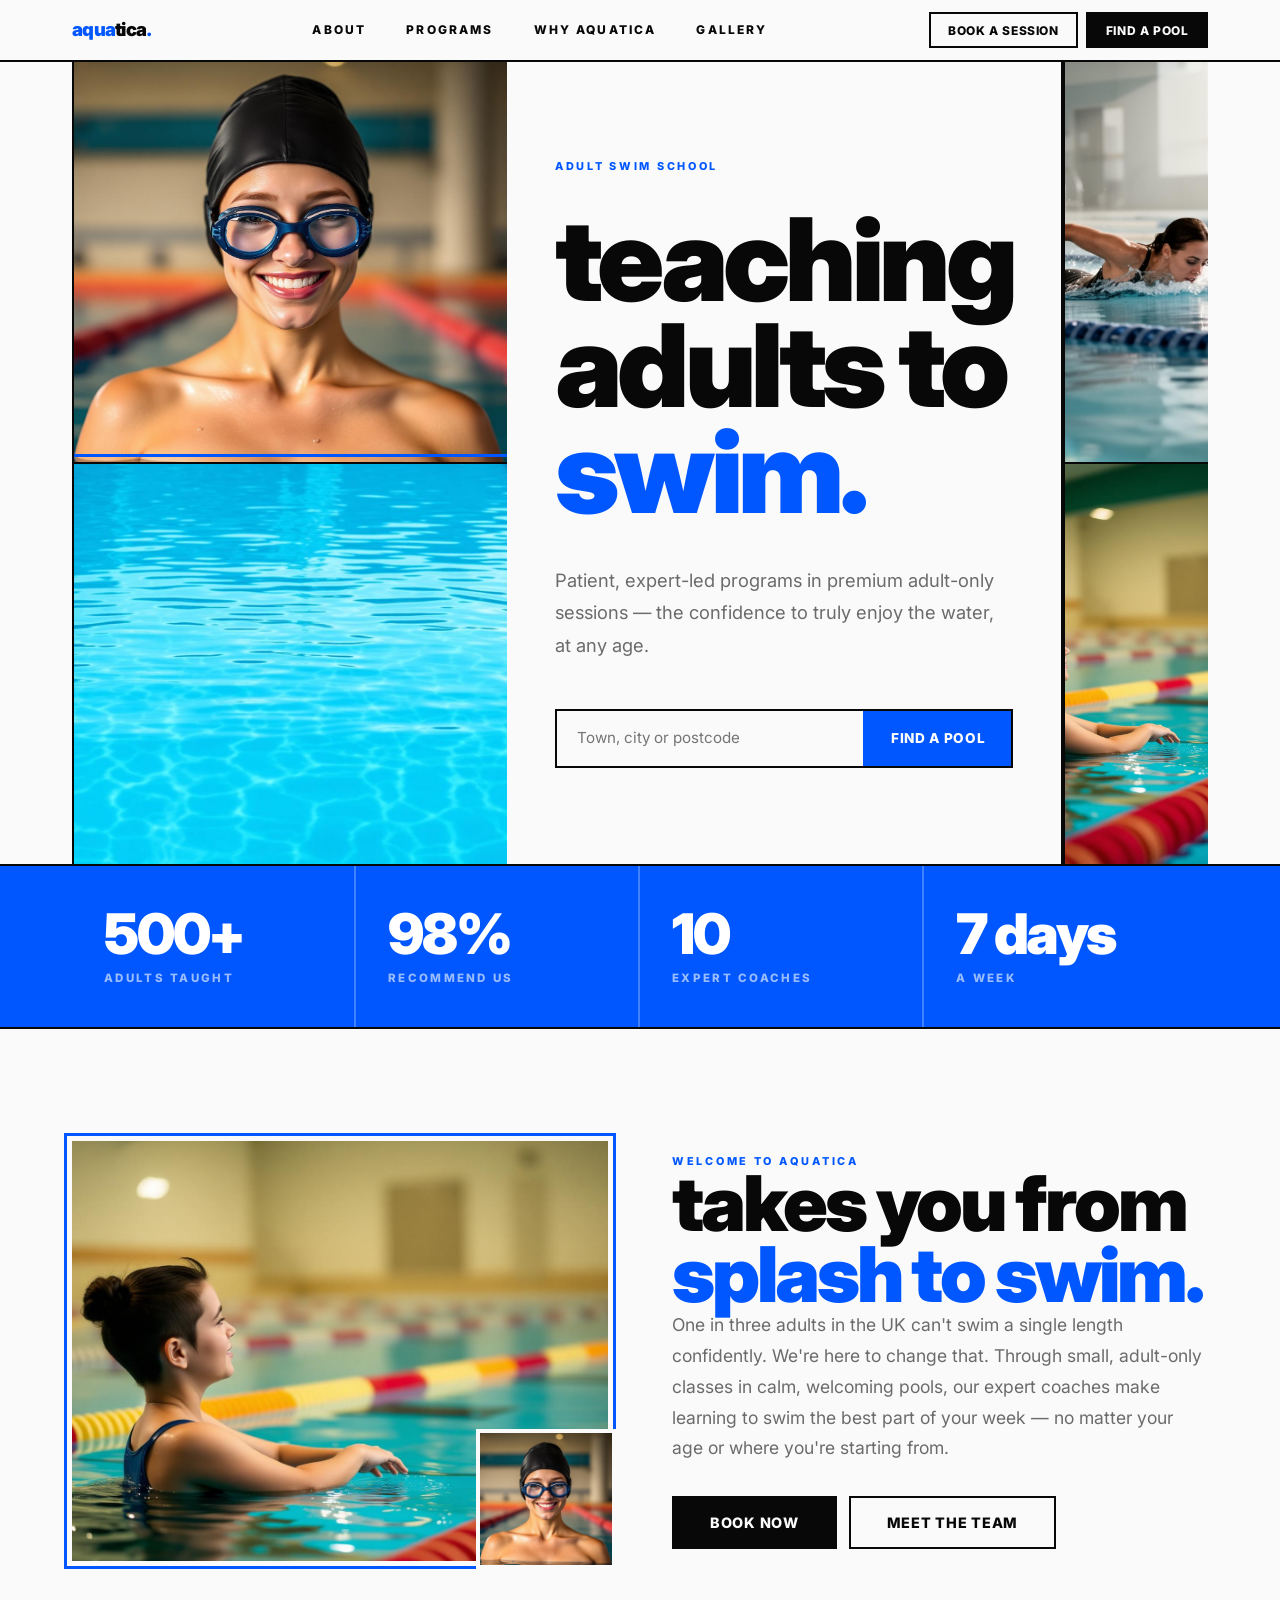
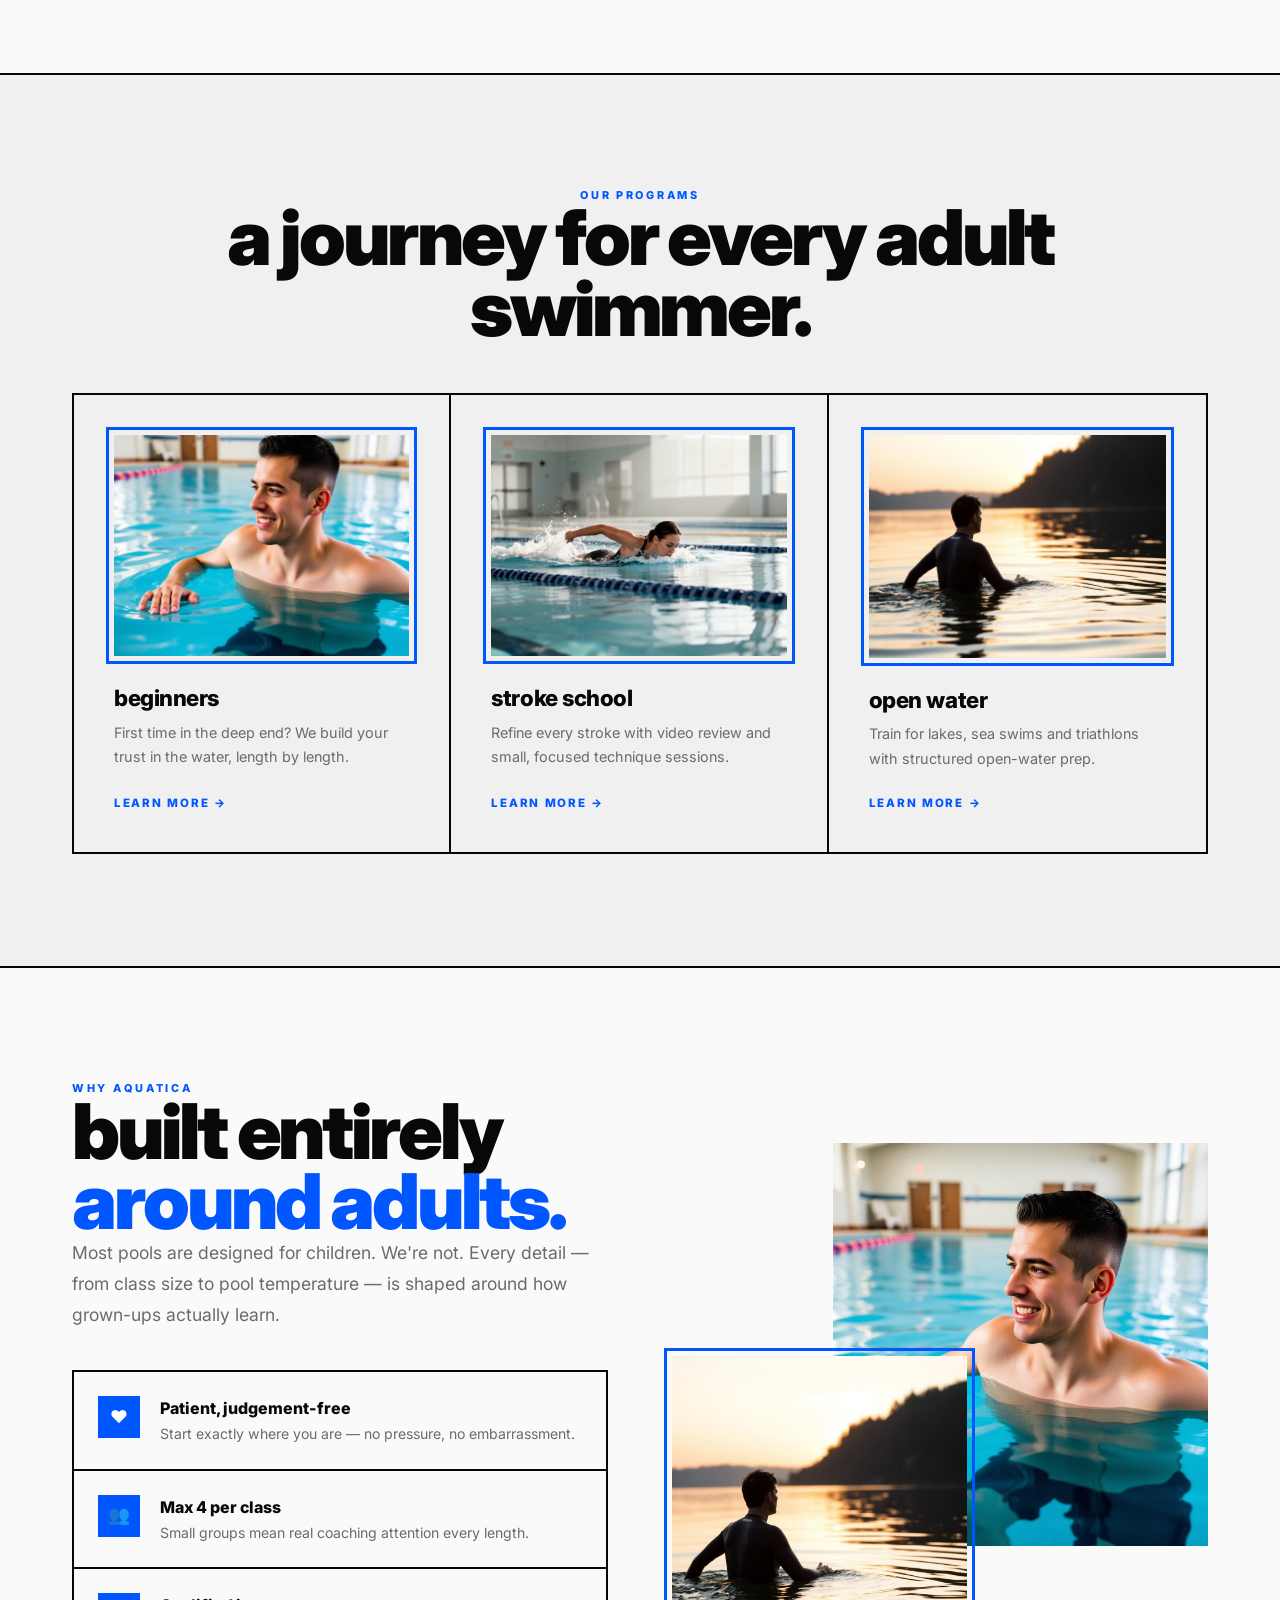
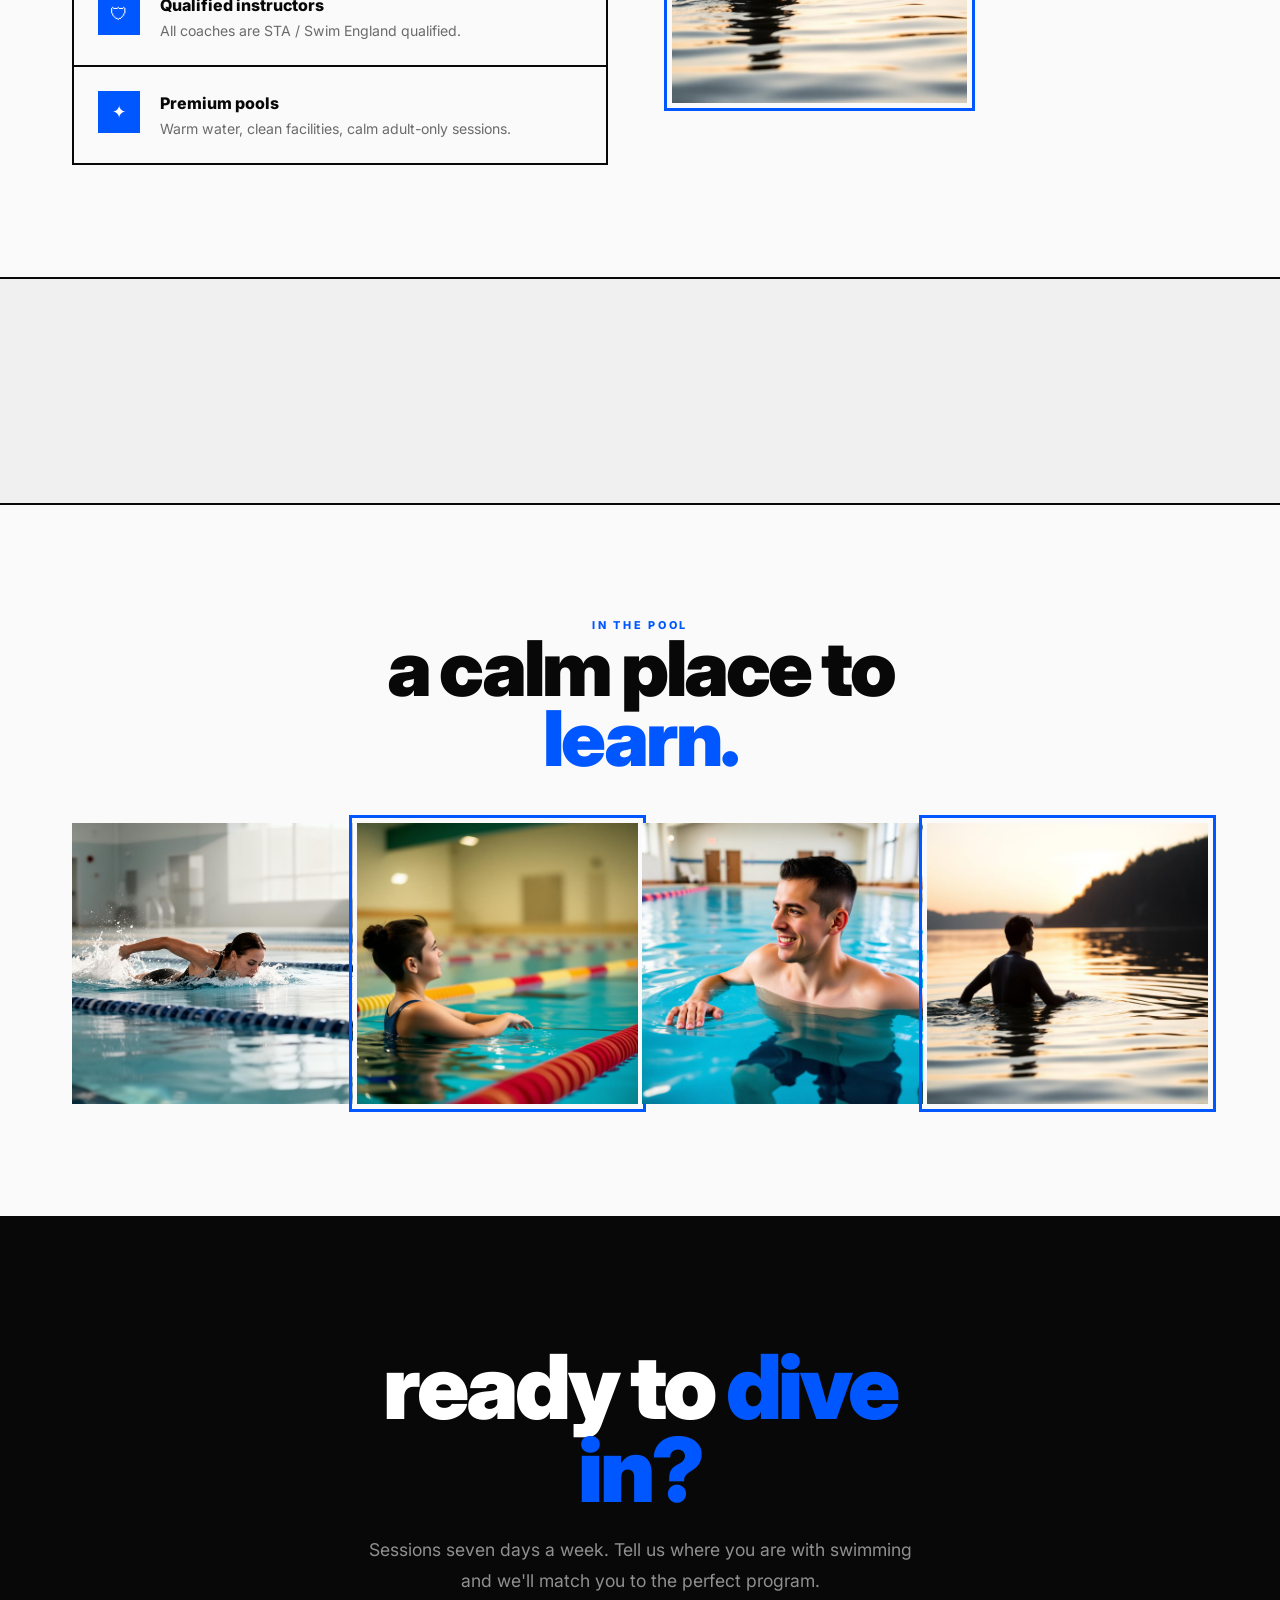
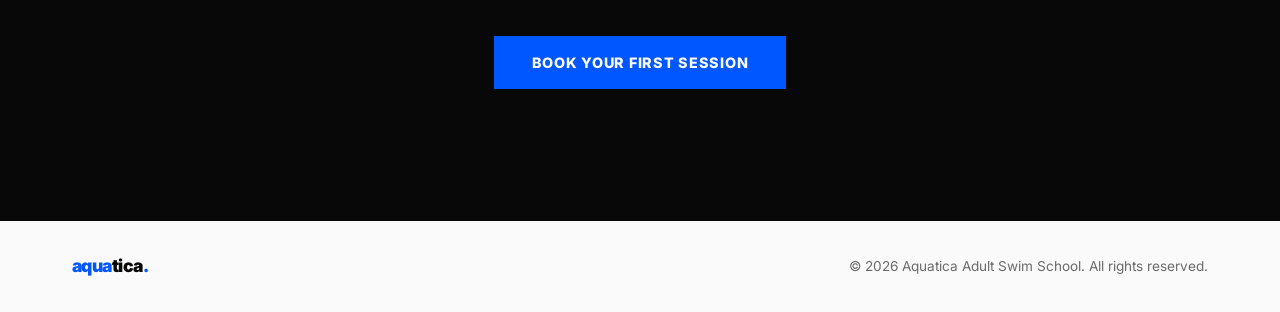
==== commit 6d469b91: "Merge branch 'redesign/portfolio-sites-visual-overhaul'" ====
--- a/portfolio/aquatica/index.html
+++ b/portfolio/aquatica/index.html
@@ -36,8 +36,8 @@
         <a href="#gallery">Gallery</a>
       </div>
       <div class="nav-actions">
-        <button class="btn btn-outline btn-sm hide-sm">📅 Book</button>
-        <button class="btn btn-primary btn-sm">📍 Find a pool</button>
+        <button class="btn btn-outline btn-sm hide-sm">Book a session</button>
+        <button class="btn btn-primary btn-sm">Find a pool</button>
       </div>
     </nav>
   </header>
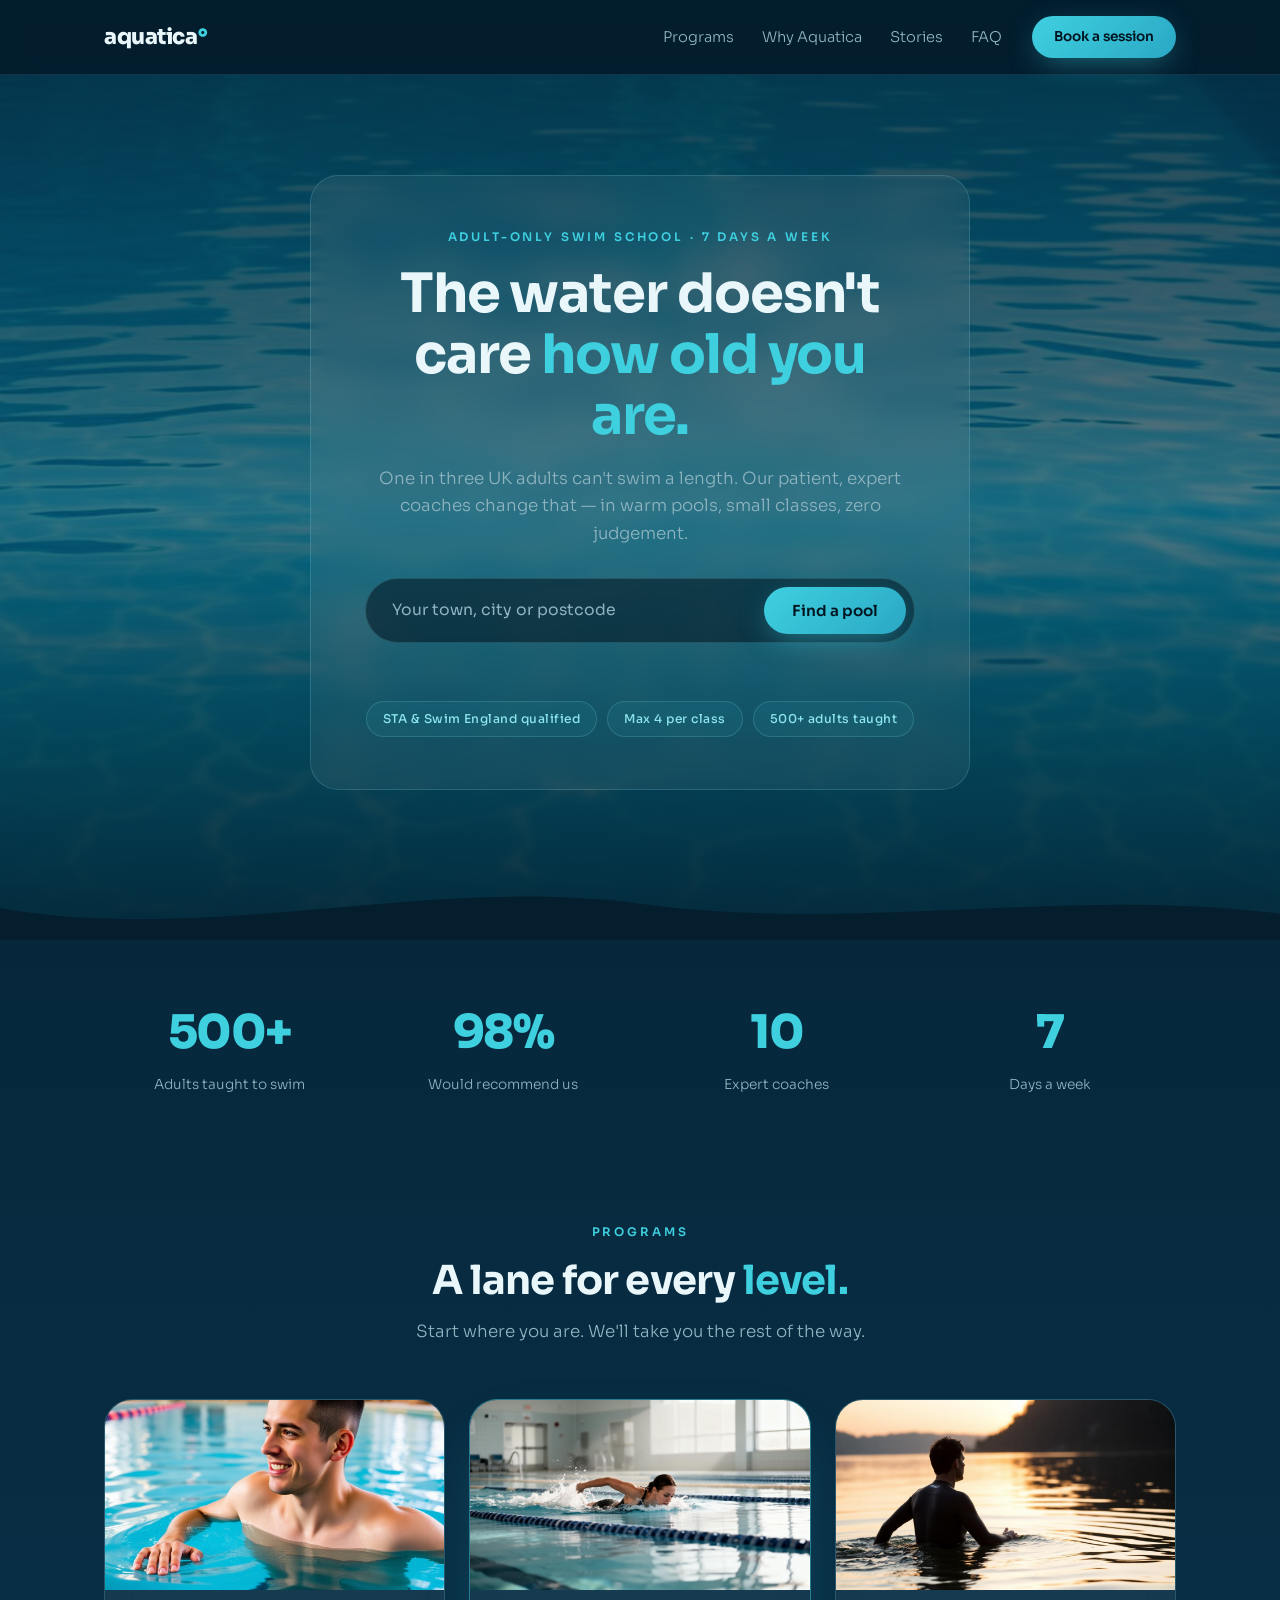
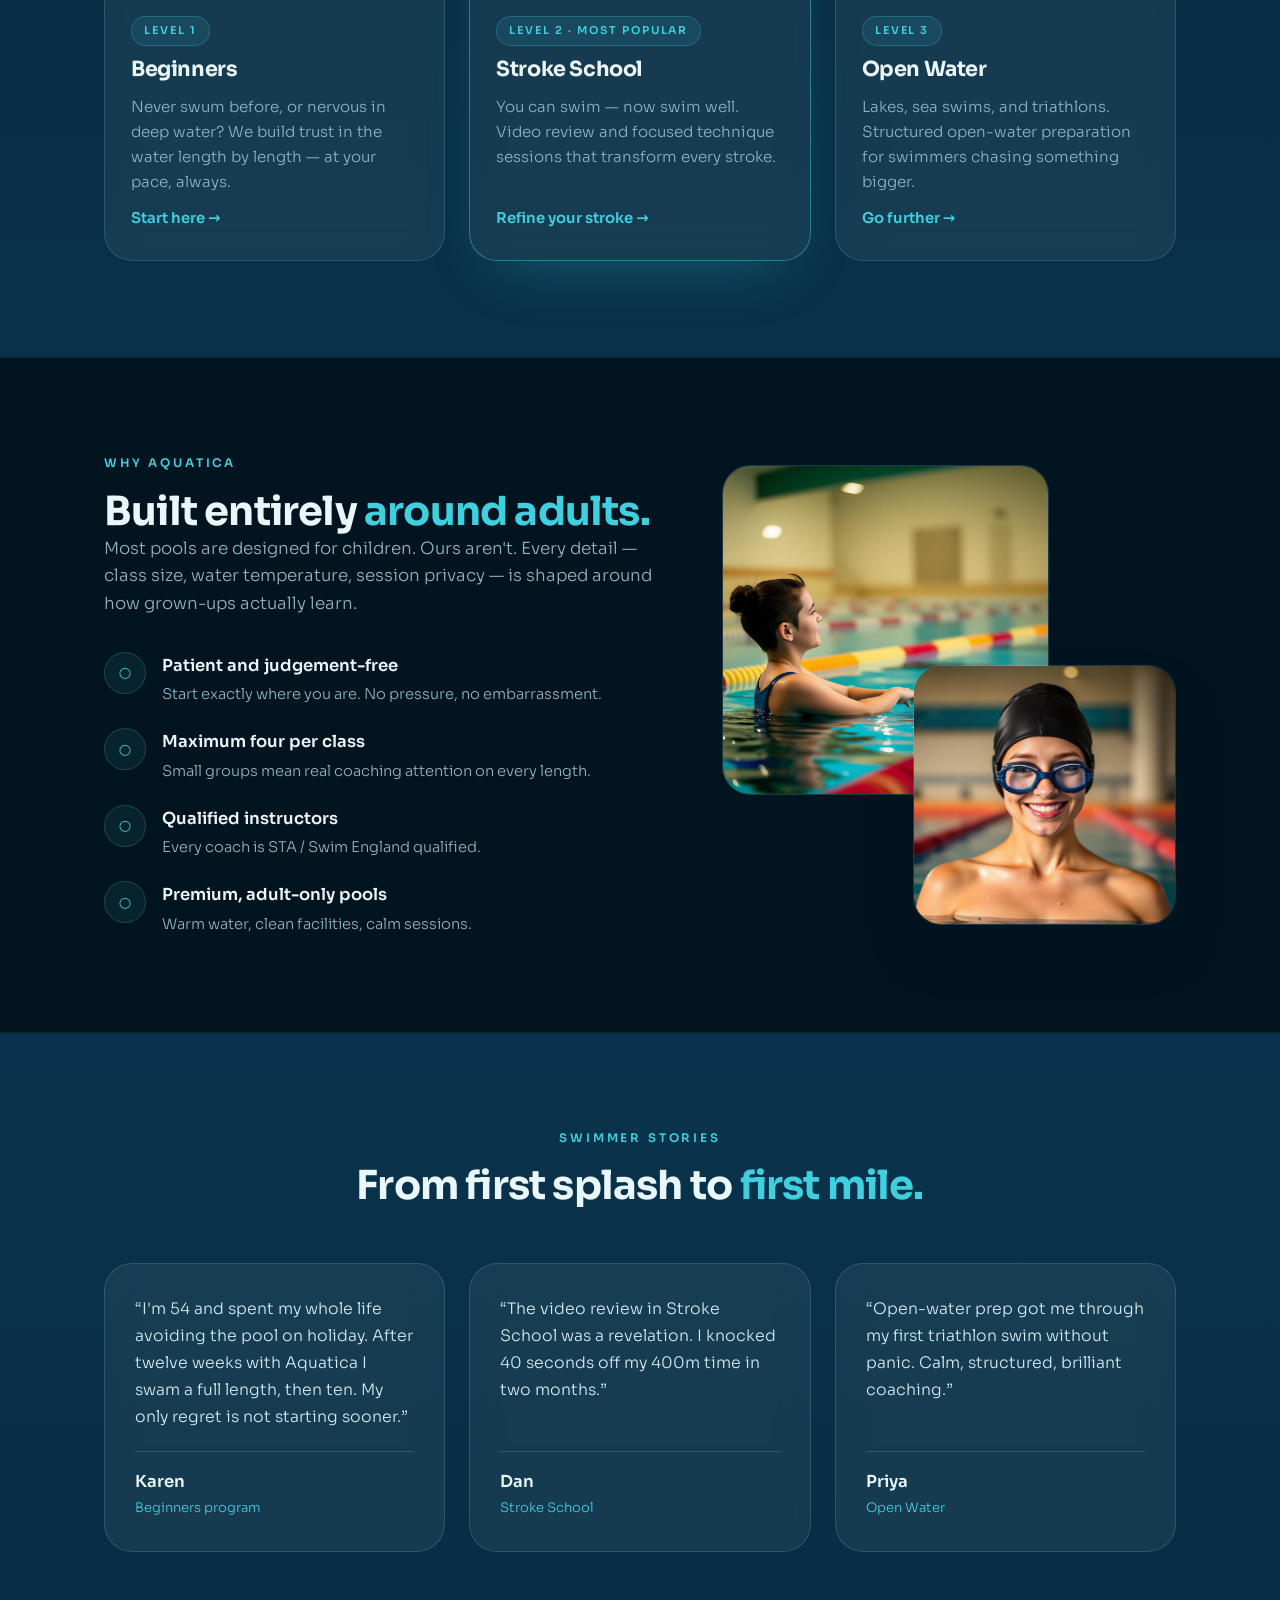
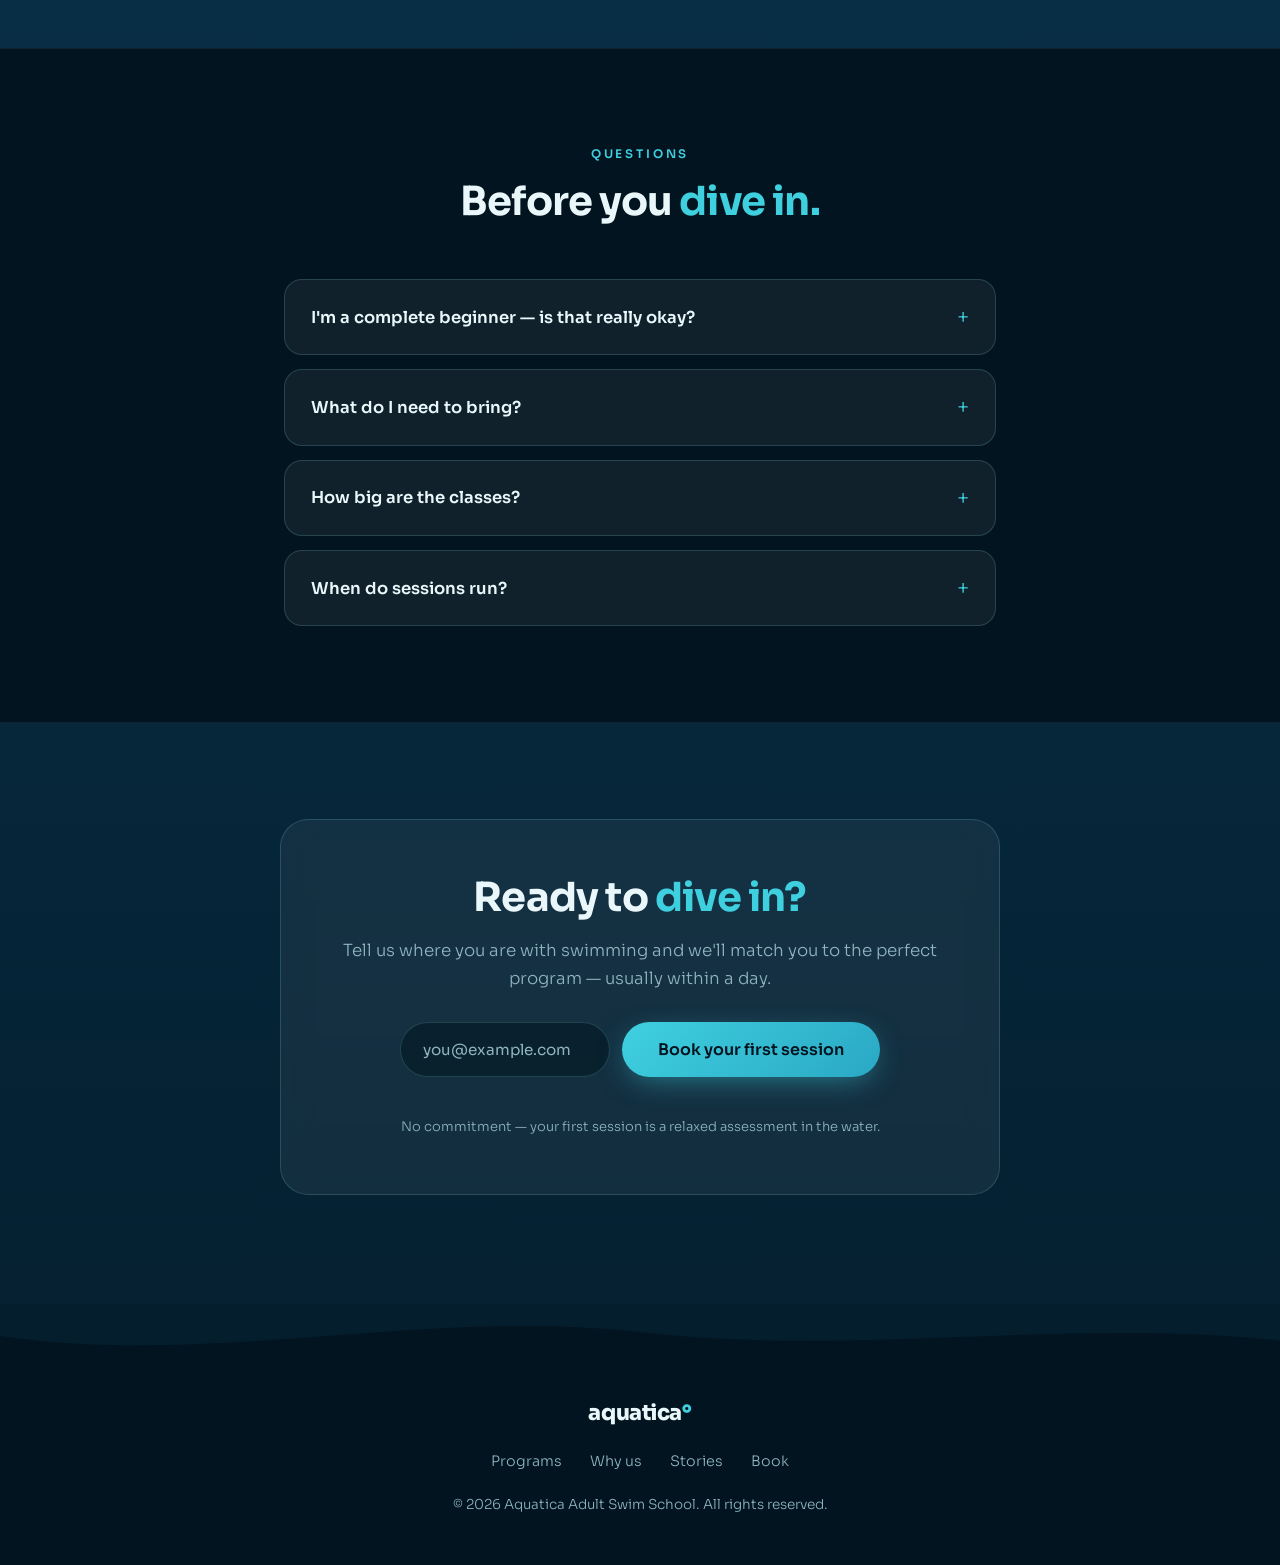
==== commit 59f3f154: "rehaul" ====
--- a/portfolio/aquatica/index.html
+++ b/portfolio/aquatica/index.html
@@ -3,200 +3,218 @@
 <head>
   <meta charset="utf-8" />
   <meta name="viewport" content="width=device-width,initial-scale=1" />
-  <title>Aquatica — Adult Swim School</title>
-  <meta name="description" content="Aquatica is a specialist adult swim teaching school. Friendly, expert coaching in premium pools." />
-  <meta name="theme-color" content="#8a1c1c" />
+  <title>Aquatica — Adult Swim School | Learn to Swim with Confidence</title>
+  <meta name="description" content="Aquatica is a specialist adult-only swim school. Patient, expert coaching in warm premium pools — beginners, stroke school, and open-water prep, 7 days a week." />
+  <meta name="theme-color" content="#041e2e" />
   <meta property="og:type" content="website" />
   <meta property="og:title" content="Aquatica | Adult swim lessons for beginners & stroke improvement" />
   <meta property="og:description" content="Patient, adult-only swim programs in calm pools with expert coaching for every level." />
   <meta property="og:image" content="images/hero-swim.jpg" />
-  <meta name="twitter:card" content="summary_large_image" />
-  <meta name="twitter:title" content="Aquatica | Adult swim lessons for beginners & stroke improvement" />
-  <meta name="twitter:description" content="Patient, adult-only swim programs in calm pools with expert coaching for every level." />
   <link rel="preconnect" href="https://fonts.googleapis.com" />
   <link rel="preconnect" href="https://fonts.gstatic.com" crossorigin />
-  <link href="https://fonts.googleapis.com/css2?family=Inter:wght@400;500;600;700;800;900&display=swap" rel="stylesheet" />
+  <link href="https://fonts.googleapis.com/css2?family=Sora:wght@300;400;500;600;700;800&display=swap" rel="stylesheet" />
   <link rel="stylesheet" href="styles.css" />
 </head>
 <body>
-  <a class="skip-link" href="#main-content">Skip to main content</a>
+  <a class="skip-link" href="#main">Skip to main content</a>
 
   <!-- NAV -->
   <header class="nav-wrap">
     <nav class="nav container" aria-label="Primary navigation">
-      <a href="#main-content" class="wordmark"><span class="accent">aqua</span>tica<span class="accent">.</span></a>
-      <button type="button" class="nav-toggle" aria-expanded="false" aria-controls="primary-navigation">
-        <span class="sr-only">Toggle site navigation</span>
-        <span aria-hidden="true">☰</span>
-      </button>
+      <a href="#main" class="wordmark">aquatica<span>°</span></a>
       <div class="nav-links" id="primary-navigation" data-visible="false">
-        <a href="#about">About</a>
         <a href="#programs">Programs</a>
         <a href="#why">Why Aquatica</a>
-        <a href="#gallery">Gallery</a>
-      </div>
-      <div class="nav-actions">
-        <button class="btn btn-outline btn-sm hide-sm">Book a session</button>
-        <button class="btn btn-primary btn-sm">Find a pool</button>
-      </div>
+        <a href="#stories">Stories</a>
+        <a href="#faq">FAQ</a>
+      </div>
+      <a href="#book" class="btn btn-glow btn-sm nav-cta">Book a session</a>
+      <button type="button" class="nav-toggle" aria-expanded="false" aria-controls="primary-navigation" aria-label="Toggle navigation">
+        <span></span><span></span>
+      </button>
     </nav>
   </header>
-  <main id="main-content">
+
+  <main id="main">
 
   <!-- HERO -->
   <section class="hero">
-    <div class="deco" aria-hidden="true">
-      <span class="dot dot-1"></span><span class="dot dot-2"></span>
-      <span class="dot dot-3"></span><span class="dot dot-4"></span>
-    </div>
-    <div class="container hero-grid">
-      <div class="hero-side hide-md">
-        <div class="bubble b-xl reveal delay-0"><img src="images/swimmer-portrait.jpg" alt="Adult swimmer" loading="lazy" /></div>
-        <div class="bubble b-md ring shift-r reveal delay-2"><img src="images/water.jpg" alt="Pool water surface" loading="lazy" /></div>
-      </div>
-
-      <div class="hero-center">
-        <p class="eyebrow reveal">Adult Swim School</p>
-        <h1 class="reveal delay-05">teaching adults to <span class="accent">swim.</span></h1>
-        <p class="lede reveal delay-15">
-          Patient, expert-led programs in premium adult-only sessions — the confidence to truly enjoy the water, at any age.
-        </p>
-        <form class="search reveal delay-3" novalidate>
+    <div class="hero-bg" aria-hidden="true">
+      <div class="hero-img" style="background-image:url('images/water.jpg')"></div>
+      <div class="hero-tint"></div>
+    </div>
+    <div class="container hero-inner">
+      <div class="glass hero-panel reveal">
+        <p class="eyebrow">Adult-only swim school · 7 days a week</p>
+        <h1>The water doesn't care <span class="aqua">how old you are.</span></h1>
+        <p class="lede">One in three UK adults can't swim a length. Our patient, expert coaches change that — in warm pools, small classes, zero judgement.</p>
+        <form class="search" novalidate>
           <label class="sr-only" for="pool-search">Search by town, city or postcode</label>
-          <span class="search-icon" aria-hidden="true">🔍</span>
-          <input id="pool-search" type="search" placeholder="Town, city or postcode" aria-describedby="pool-search-feedback" />
-          <button class="btn btn-primary" type="submit">Find a pool</button>
-          <p class="search-feedback" id="pool-search-feedback" aria-live="polite"></p>
+          <input id="pool-search" type="search" placeholder="Your town, city or postcode" aria-describedby="pool-search-feedback" />
+          <button class="btn btn-glow" type="submit">Find a pool</button>
         </form>
-      </div>
-
-      <div class="hero-side hide-md">
-        <div class="bubble b-md ring shift-l reveal delay-1"><img src="images/hero-swim.jpg" alt="Freestyle swimmer" loading="lazy" /></div>
-        <div class="bubble b-xl reveal delay-3"><img src="images/coach.jpg" alt="Swimming coach" loading="lazy" /></div>
-      </div>
-
-      <div class="hero-mobile show-sm">
-        <div class="bubble b-sm"><img src="images/swimmer-portrait.jpg" alt="Adult swimmer portrait" loading="lazy" /></div>
-        <div class="bubble b-sm ring"><img src="images/hero-swim.jpg" alt="Freestyle swimmer" loading="lazy" /></div>
-        <div class="bubble b-sm"><img src="images/coach.jpg" alt="Swimming coach" loading="lazy" /></div>
-      </div>
-    </div>
+        <p class="search-feedback" id="pool-search-feedback" aria-live="polite"></p>
+        <div class="hero-badges">
+          <span>STA &amp; Swim England qualified</span>
+          <span>Max 4 per class</span>
+          <span>500+ adults taught</span>
+        </div>
+      </div>
+    </div>
+    <svg class="wave" viewBox="0 0 1440 90" preserveAspectRatio="none" aria-hidden="true">
+      <path d="M0,48 C240,95 480,5 720,42 C960,80 1200,20 1440,55 L1440,90 L0,90 Z" fill="currentColor"/>
+    </svg>
   </section>
 
   <!-- STATS -->
   <section class="stats">
     <div class="container stats-grid">
-      <div><div class="stat-n">500+</div><div class="stat-l">Adults taught</div></div>
-      <div><div class="stat-n">98%</div><div class="stat-l">Recommend us</div></div>
-      <div><div class="stat-n">10</div><div class="stat-l">Expert coaches</div></div>
-      <div><div class="stat-n">7 days</div><div class="stat-l">A week</div></div>
-    </div>
-  </section>
-
-  <!-- ABOUT -->
-  <section id="about" class="section">
-    <div class="container two-col">
-      <div class="about-photo reveal">
-        <div class="bubble bubble-fill ring"><img src="images/coach.jpg" alt="Coach with student" loading="lazy" /></div>
-        <div class="bubble bubble-overlap"><img src="images/swimmer-portrait.jpg" alt="Smiling swimmer" loading="lazy" /></div>
-      </div>
-      <div class="reveal">
-        <p class="eyebrow">Welcome to Aquatica</p>
-        <h2>takes you from <span class="accent">splash to swim.</span></h2>
-        <p class="lede">
-          One in three adults in the UK can't swim a single length confidently. We're here to change that.
-          Through small, adult-only classes in calm, welcoming pools, our expert coaches make learning to
-          swim the best part of your week — no matter your age or where you're starting from.
-        </p>
-        <div class="actions">
-          <button class="btn btn-primary btn-lg">Book now</button>
-          <button class="btn btn-outline btn-lg">Meet the team</button>
-        </div>
-      </div>
+      <div class="reveal"><span class="stat-n" data-count="500" data-suffix="+">0</span><span class="stat-l">Adults taught to swim</span></div>
+      <div class="reveal"><span class="stat-n" data-count="98" data-suffix="%">0</span><span class="stat-l">Would recommend us</span></div>
+      <div class="reveal"><span class="stat-n" data-count="10">0</span><span class="stat-l">Expert coaches</span></div>
+      <div class="reveal"><span class="stat-n" data-count="7">0</span><span class="stat-l">Days a week</span></div>
     </div>
   </section>
 
   <!-- PROGRAMS -->
-  <section id="programs" class="section section-muted">
-    <div class="container center">
-      <p class="eyebrow">Our programs</p>
-      <h2>a journey for every adult swimmer.</h2>
-
+  <section id="programs" class="section">
+    <div class="container">
+      <div class="sec-head reveal">
+        <p class="eyebrow">Programs</p>
+        <h2>A lane for every <span class="aqua">level.</span></h2>
+        <p class="lede">Start where you are. We'll take you the rest of the way.</p>
+      </div>
       <div class="programs">
-        <div class="program reveal">
-          <div class="bubble b-lg ring"><img src="images/beginner.jpg" alt="Beginners" /></div>
-          <h3>beginners</h3>
-          <p>First time in the deep end? We build your trust in the water, length by length.</p>
-          <a href="#" class="link">Learn more →</a>
-        </div>
-        <div class="program reveal delay-1">
-          <div class="bubble b-lg ring"><img src="images/hero-swim.jpg" alt="Stroke school" loading="lazy" /></div>
-          <h3>stroke school</h3>
-          <p>Refine every stroke with video review and small, focused technique sessions.</p>
-          <a href="#" class="link">Learn more →</a>
-        </div>
-        <div class="program reveal delay-2">
-          <div class="bubble b-lg ring"><img src="images/openwater.jpg" alt="Open water" loading="lazy" /></div>
-          <h3>open water</h3>
-          <p>Train for lakes, sea swims and triathlons with structured open-water prep.</p>
-          <a href="#" class="link">Learn more →</a>
-        </div>
+        <article class="glass program reveal">
+          <div class="program-img"><img src="images/beginner.jpg" alt="A beginner adult swimmer gaining confidence" loading="lazy" /></div>
+          <div class="program-body">
+            <span class="program-tag">Level 1</span>
+            <h3>Beginners</h3>
+            <p>Never swum before, or nervous in deep water? We build trust in the water length by length — at your pace, always.</p>
+            <a href="#book" class="link-arrow">Start here <span aria-hidden="true">→</span></a>
+          </div>
+        </article>
+        <article class="glass program program-featured reveal">
+          <div class="program-img"><img src="images/hero-swim.jpg" alt="Swimmer refining freestyle technique" loading="lazy" /></div>
+          <div class="program-body">
+            <span class="program-tag">Level 2 · Most popular</span>
+            <h3>Stroke School</h3>
+            <p>You can swim — now swim well. Video review and focused technique sessions that transform every stroke.</p>
+            <a href="#book" class="link-arrow">Refine your stroke <span aria-hidden="true">→</span></a>
+          </div>
+        </article>
+        <article class="glass program reveal">
+          <div class="program-img"><img src="images/openwater.jpg" alt="Open water swimmer training in a lake" loading="lazy" /></div>
+          <div class="program-body">
+            <span class="program-tag">Level 3</span>
+            <h3>Open Water</h3>
+            <p>Lakes, sea swims, and triathlons. Structured open-water preparation for swimmers chasing something bigger.</p>
+            <a href="#book" class="link-arrow">Go further <span aria-hidden="true">→</span></a>
+          </div>
+        </article>
       </div>
     </div>
   </section>
 
   <!-- WHY -->
-  <section id="why" class="section">
-    <div class="container two-col">
-      <div class="reveal">
+  <section id="why" class="section sec-deep">
+    <div class="container why-grid">
+      <div class="why-copy reveal">
         <p class="eyebrow">Why Aquatica</p>
-        <h2>built entirely<br><span class="accent">around adults.</span></h2>
-        <p class="lede">Most pools are designed for children. We're not. Every detail — from class size to pool temperature — is shaped around how grown-ups actually learn.</p>
+        <h2>Built entirely <span class="aqua">around adults.</span></h2>
+        <p class="lede">Most pools are designed for children. Ours aren't. Every detail — class size, water temperature, session privacy — is shaped around how grown-ups actually learn.</p>
         <ul class="features">
-          <li><span class="ficon">♥</span><div><strong>Patient, judgement-free</strong><p>Start exactly where you are — no pressure, no embarrassment.</p></div></li>
-          <li><span class="ficon">👥</span><div><strong>Max 4 per class</strong><p>Small groups mean real coaching attention every length.</p></div></li>
-          <li><span class="ficon">🛡</span><div><strong>Qualified instructors</strong><p>All coaches are STA / Swim England qualified.</p></div></li>
-          <li><span class="ficon">✦</span><div><strong>Premium pools</strong><p>Warm water, clean facilities, calm adult-only sessions.</p></div></li>
+          <li>
+            <span class="ficon" aria-hidden="true">○</span>
+            <div><strong>Patient and judgement-free</strong><p>Start exactly where you are. No pressure, no embarrassment.</p></div>
+          </li>
+          <li>
+            <span class="ficon" aria-hidden="true">○</span>
+            <div><strong>Maximum four per class</strong><p>Small groups mean real coaching attention on every length.</p></div>
+          </li>
+          <li>
+            <span class="ficon" aria-hidden="true">○</span>
+            <div><strong>Qualified instructors</strong><p>Every coach is STA / Swim England qualified.</p></div>
+          </li>
+          <li>
+            <span class="ficon" aria-hidden="true">○</span>
+            <div><strong>Premium, adult-only pools</strong><p>Warm water, clean facilities, calm sessions.</p></div>
+          </li>
         </ul>
       </div>
-      <div class="why-photos reveal">
-        <div class="bubble why-a"><img src="images/beginner.jpg" alt="" /></div>
-        <div class="bubble ring why-b"><img src="images/openwater.jpg" alt="" /></div>
-      </div>
-    </div>
-  </section>
-
-  <!-- TESTIMONIAL -->
-  <section class="section section-muted">
-<script src="https://elfsightcdn.com/platform.js" async></script>
-<div class="elfsight-app-f7e79b37-d09b-4153-986e-725d0ed66949" data-elfsight-app-lazy></div>
-  </section>
-
-  <!-- GALLERY -->
-  <section id="gallery" class="section">
+      <div class="why-photos reveal" aria-hidden="true">
+        <div class="why-photo wp-a"><img src="images/coach.jpg" alt="" loading="lazy" /></div>
+        <div class="why-photo wp-b"><img src="images/swimmer-portrait.jpg" alt="" loading="lazy" /></div>
+      </div>
+    </div>
+  </section>
+
+  <!-- STORIES -->
+  <section id="stories" class="section">
     <div class="container">
-      <div class="center narrow">
-        <p class="eyebrow">In the pool</p>
-        <h2>a calm place to <span class="accent">learn.</span></h2>
-      </div>
-      <div class="gallery">
-        <div class="bubble reveal y-down"><img src="images/hero-swim.jpg" alt="Freestyle swimmer" loading="lazy" /></div>
-        <div class="bubble ring reveal y-up"><img src="images/coach.jpg" alt="Swimming coach" loading="lazy" /></div>
-        <div class="bubble reveal y-down"><img src="images/beginner.jpg" alt="Beginner swimmer" loading="lazy" /></div>
-        <div class="bubble ring reveal y-up"><img src="images/openwater.jpg" alt="Open water training" loading="lazy" /></div>
+      <div class="sec-head reveal">
+        <p class="eyebrow">Swimmer stories</p>
+        <h2>From first splash to <span class="aqua">first mile.</span></h2>
+      </div>
+      <div class="stories">
+        <figure class="glass story reveal">
+          <blockquote>“I'm 54 and spent my whole life avoiding the pool on holiday. After twelve weeks with Aquatica I swam a full length, then ten. My only regret is not starting sooner.”</blockquote>
+          <figcaption><strong>Karen</strong><span>Beginners program</span></figcaption>
+        </figure>
+        <figure class="glass story reveal">
+          <blockquote>“The video review in Stroke School was a revelation. I knocked 40 seconds off my 400m time in two months.”</blockquote>
+          <figcaption><strong>Dan</strong><span>Stroke School</span></figcaption>
+        </figure>
+        <figure class="glass story reveal">
+          <blockquote>“Open-water prep got me through my first triathlon swim without panic. Calm, structured, brilliant coaching.”</blockquote>
+          <figcaption><strong>Priya</strong><span>Open Water</span></figcaption>
+        </figure>
+      </div>
+    </div>
+  </section>
+
+  <!-- FAQ -->
+  <section id="faq" class="section sec-deep">
+    <div class="container faq-wrap">
+      <div class="sec-head reveal">
+        <p class="eyebrow">Questions</p>
+        <h2>Before you <span class="aqua">dive in.</span></h2>
+      </div>
+      <div class="faq-list reveal">
+        <details>
+          <summary>I'm a complete beginner — is that really okay?<span class="faq-x" aria-hidden="true">+</span></summary>
+          <p>It's exactly who we built Aquatica for. Most of our beginners have never swum a length in their life. You'll start in shallow, warm water and progress only when you're ready.</p>
+        </details>
+        <details>
+          <summary>What do I need to bring?<span class="faq-x" aria-hidden="true">+</span></summary>
+          <p>Just swimwear, a towel, and goggles if you have them. We provide everything else, including floats and training aids.</p>
+        </details>
+        <details>
+          <summary>How big are the classes?<span class="faq-x" aria-hidden="true">+</span></summary>
+          <p>Never more than four swimmers per coach. Private one-to-one sessions are also available on request.</p>
+        </details>
+        <details>
+          <summary>When do sessions run?<span class="faq-x" aria-hidden="true">+</span></summary>
+          <p>Seven days a week — mornings, evenings, and weekends — so lessons fit around your work, not the other way round.</p>
+        </details>
       </div>
     </div>
   </section>
 
   <!-- CTA -->
-  <section class="cta section-muted">
-    <div class="deco" aria-hidden="true">
-      <span class="dot dot-5"></span><span class="dot dot-6"></span><span class="dot dot-7"></span>
-    </div>
-    <div class="container narrow center">
-      <h2 class="big">ready to <span class="accent">dive in?</span></h2>
-      <p class="lede">Sessions seven days a week. Tell us where you are with swimming and we'll match you to the perfect program.</p>
-      <button class="btn btn-primary btn-lg">Book your first session</button>
+  <section id="book" class="cta">
+    <div class="container">
+      <div class="glass cta-panel reveal">
+        <h2>Ready to <span class="aqua">dive in?</span></h2>
+        <p class="lede">Tell us where you are with swimming and we'll match you to the perfect program — usually within a day.</p>
+        <form class="cta-form" novalidate>
+          <label class="sr-only" for="cta-email">Your email address</label>
+          <input id="cta-email" type="email" placeholder="you@example.com" required />
+          <button class="btn btn-glow btn-lg" type="submit">Book your first session</button>
+        </form>
+        <p class="cta-feedback" aria-live="polite"></p>
+        <p class="cta-note">No commitment — your first session is a relaxed assessment in the water.</p>
+      </div>
     </div>
   </section>
 
@@ -204,12 +222,21 @@
 
   <!-- FOOTER -->
   <footer class="footer">
-    <div class="container center">
-      <a href="#" class="wordmark"><span class="accent">aqua</span>tica<span class="accent">.</span></a>
-      <p class="muted small">© 2026 Aquatica Adult Swim School. All rights reserved.</p>
+    <svg class="wave wave-footer" viewBox="0 0 1440 90" preserveAspectRatio="none" aria-hidden="true">
+      <path d="M0,48 C240,95 480,5 720,42 C960,80 1200,20 1440,55 L1440,0 L0,0 Z" fill="currentColor"/>
+    </svg>
+    <div class="container footer-inner">
+      <a href="#main" class="wordmark">aquatica<span>°</span></a>
+      <nav class="footer-nav" aria-label="Footer">
+        <a href="#programs">Programs</a>
+        <a href="#why">Why us</a>
+        <a href="#stories">Stories</a>
+        <a href="#book">Book</a>
+      </nav>
+      <p class="muted">© <span id="year"></span> Aquatica Adult Swim School. All rights reserved.</p>
     </div>
   </footer>
 
-  <script src="script.js"></script>
+  <script src="script.js" defer></script>
 </body>
 </html>
--- a/portfolio/aquatica/styles.css
+++ b/portfolio/aquatica/styles.css
@@ -1,285 +1,438 @@
-/* AQUATICA — Swiss Brutalist Minimal */
+/* ============================================================
+   AQUATICA — liquid glass
+   Deep ocean gradient, glassmorphic panels, wave dividers.
+   Sora — rounded geometric sans.
+   ============================================================ */
 
 :root {
-  --bg: #FAFAFA;
-  --fg: #080808;
-  --muted: #6B6B6B;
-  --blue: #0057FF;
-  --blue-dark: #0040CC;
-  --border: #080808;
-  --border-soft: #D8D8D8;
-  --ease: cubic-bezier(0.2, 0, 0, 1);
-}
-
-* { box-sizing: border-box; margin: 0; padding: 0; }
-html { scroll-behavior: smooth; overflow-x: hidden; }
+  --deep: #041e2e;
+  --deeper: #02141f;
+  --mid: #0a3650;
+  --aqua: #3fd0e0;
+  --aqua-soft: #8ce4ee;
+  --foam: #eaf7fa;
+  --text: #d7ecf2;
+  --text-dim: #8fb4c0;
+  --glass-bg: rgba(255, 255, 255, 0.06);
+  --glass-line: rgba(140, 228, 238, 0.18);
+  --r-lg: 28px;
+  --r-full: 999px;
+}
+
+* { margin: 0; padding: 0; box-sizing: border-box; }
+
+html { scroll-behavior: smooth; }
+
 body {
-  font-family: 'Inter', system-ui, -apple-system, sans-serif;
-  background: var(--bg);
-  color: var(--fg);
+  background: linear-gradient(180deg, var(--deep) 0%, var(--mid) 50%, var(--deep) 100%);
+  color: var(--text);
+  font-family: "Sora", system-ui, sans-serif;
+  font-weight: 300;
+  font-size: 16.5px;
+  line-height: 1.65;
   -webkit-font-smoothing: antialiased;
-  line-height: 1.5;
-}
+}
+
 img { display: block; max-width: 100%; }
 a { color: inherit; text-decoration: none; }
-a:hover { color: var(--blue); }
-:focus-visible { outline: 3px solid var(--blue); outline-offset: 2px; }
+
+.container { max-width: 1120px; margin: 0 auto; padding: 0 24px; }
 
 .sr-only {
-  position: absolute; width: 1px; height: 1px; padding: 0;
-  margin: -1px; overflow: hidden; clip: rect(0,0,0,0); border: 0;
-}
-.skip-link { position: absolute; left: -9999px; top: 0; }
-.skip-link:focus { left: 1rem; top: 1rem; }
-.container { max-width: 1200px; margin: 0 auto; padding: 0 2rem; }
-.narrow { max-width: 700px; margin-inline: auto; }
-.center { text-align: center; }
-.accent { color: var(--blue); }
-.muted { color: var(--muted); }
-.small { font-size: 0.85rem; }
-
-/* ─── Typography ─── */
-h1, h2, h3 { font-weight: 900; letter-spacing: -0.04em; line-height: 0.92; margin: 0; }
-h1 { font-size: clamp(3.5rem, 9vw, 9rem); }
-h2 { font-size: clamp(2.5rem, 6vw, 5.5rem); }
-h2.big { font-size: clamp(3rem, 7vw, 6.5rem); }
-h3 { font-size: 1.4rem; font-weight: 800; letter-spacing: -0.02em; }
+  position: absolute; width: 1px; height: 1px;
+  clip: rect(0 0 0 0); overflow: hidden; white-space: nowrap;
+}
+
+.skip-link { position: absolute; left: -999px; background: var(--aqua); color: var(--deeper); padding: 10px 16px; z-index: 99; border-radius: 0 0 12px 0; }
+.skip-link:focus { left: 0; top: 0; }
+
+/* ---------- type ---------- */
+h1, h2, h3 { font-weight: 700; line-height: 1.12; color: var(--foam); letter-spacing: -0.02em; }
+
+h1 { font-size: clamp(2.1rem, 4.6vw, 3.4rem); }
+h2 { font-size: clamp(1.7rem, 3.4vw, 2.5rem); }
+
+.aqua { color: var(--aqua); }
+
 .eyebrow {
-  font-size: 0.68rem; font-weight: 800; letter-spacing: 0.25em;
-  text-transform: uppercase; color: var(--blue);
-}
-.lede { font-size: 1.1rem; line-height: 1.75; color: var(--muted); }
-
-/* ─── Buttons ─── */
+  font-size: .74rem;
+  font-weight: 600;
+  letter-spacing: .24em;
+  text-transform: uppercase;
+  color: var(--aqua);
+  margin-bottom: 16px;
+}
+
+.lede { color: var(--text-dim); font-size: 1.05rem; max-width: 56ch; }
+
+.sec-head { text-align: center; max-width: 620px; margin: 0 auto 54px; }
+.sec-head .lede { margin: 14px auto 0; }
+
+.muted { color: var(--text-dim); font-size: .85rem; }
+
+/* ---------- glass ---------- */
+.glass {
+  background: var(--glass-bg);
+  border: 1px solid var(--glass-line);
+  border-radius: var(--r-lg);
+  backdrop-filter: blur(14px);
+  -webkit-backdrop-filter: blur(14px);
+}
+
+/* ---------- nav ---------- */
+.nav-wrap {
+  position: sticky; top: 0; z-index: 60;
+  background: rgba(4, 30, 46, 0.72);
+  backdrop-filter: blur(16px);
+  border-bottom: 1px solid rgba(140, 228, 238, 0.12);
+}
+
+.nav { display: flex; align-items: center; gap: 30px; padding-top: 16px; padding-bottom: 16px; }
+
+.wordmark { font-size: 1.35rem; font-weight: 800; color: var(--foam); letter-spacing: -0.02em; }
+.wordmark span { color: var(--aqua); }
+
+.nav-links { display: flex; gap: 28px; margin-left: auto; font-size: .92rem; color: var(--text-dim); }
+.nav-links a { transition: color .25s; }
+.nav-links a:hover { color: var(--aqua); }
+
+.nav-cta { white-space: nowrap; }
+
+.nav-toggle { display: none; background: none; border: 0; cursor: pointer; padding: 8px; margin-left: auto; }
+.nav-toggle span { display: block; width: 24px; height: 2px; background: var(--foam); margin: 6px 0; border-radius: 2px; transition: .3s; }
+.nav-toggle[aria-expanded="true"] span:first-child { transform: translateY(4px) rotate(45deg); }
+.nav-toggle[aria-expanded="true"] span:last-child { transform: translateY(-4px) rotate(-45deg); }
+
+/* ---------- buttons ---------- */
 .btn {
-  display: inline-flex; align-items: center; justify-content: center; gap: 0.5rem;
-  padding: 0.8rem 1.6rem; font-weight: 800; font-size: 0.85rem; letter-spacing: 0.05em;
-  text-transform: uppercase; border: 2px solid var(--fg); cursor: pointer;
-  font-family: inherit; transition: background 0.15s var(--ease), color 0.15s var(--ease);
-  background: transparent; color: var(--fg); border-radius: 0;
-}
-.btn:hover { background: var(--fg); color: var(--bg); }
-.btn-sm { padding: 0.55rem 1.1rem; font-size: 0.75rem; }
-.btn-lg { padding: 1rem 2.25rem; font-size: 0.9rem; }
-.btn-primary { background: var(--fg); color: var(--bg); border-color: var(--fg); }
-.btn-primary:hover { background: var(--blue); border-color: var(--blue); color: #fff; }
-.btn-outline { background: transparent; color: var(--fg); border-color: var(--fg); }
-.btn-outline:hover { background: var(--fg); color: var(--bg); }
-
-/* ─── Nav ─── */
-.nav-wrap {
-  position: sticky; top: 0; z-index: 100;
-  background: var(--bg); border-bottom: 2px solid var(--fg);
-}
-.nav {
-  display: flex; align-items: center; justify-content: space-between;
-  height: 60px; padding: 0 2rem; max-width: 1200px; margin: 0 auto;
-}
-.wordmark { font-size: 1.15rem; font-weight: 900; letter-spacing: -0.04em; }
-.nav-toggle {
-  display: none; background: none; border: 2px solid var(--fg);
-  padding: 0.35rem 0.6rem; cursor: pointer; font-size: 1rem; color: var(--fg);
-}
-.nav-links { display: flex; gap: 2.5rem; font-size: 0.75rem; font-weight: 800; letter-spacing: 0.18em; text-transform: uppercase; }
-.nav-links a { transition: color 0.15s; }
-.nav-links a:hover { color: var(--blue); }
-.nav-actions { display: flex; gap: 0.5rem; }
-
-/* ─── Photo treatments (sharp, no bubbles) ─── */
-.bubble { border-radius: 0 !important; overflow: hidden; }
-.bubble img { border-radius: 0 !important; object-fit: cover; width: 100%; height: 100%; transition: transform 0.5s var(--ease); }
-.bubble:hover img { transform: scale(1.04); }
-.bubble.ring {
-  padding: 0 !important; background: none !important; box-shadow: none !important;
-  outline: 3px solid var(--blue); outline-offset: 5px;
-}
-.b-sm { width: 88px; height: 88px; }
-.b-md { width: 120px; height: 140px; }
-.b-lg { width: 220px; height: 260px; }
-.b-xl { width: 180px; height: 220px; }
-
-/* ─── Hero ─── */
-.deco { display: none; }
-.hero { border-bottom: 2px solid var(--fg); }
-.hero-grid {
-  display: grid; grid-template-columns: 1fr;
-  max-width: 1200px; margin: 0 auto;
-}
-.hero-center {
-  padding: 5rem 2rem 5rem; border-right: none;
-}
-.hero-center .eyebrow { display: block; margin-bottom: 2rem; }
-.hero-center h1 { margin-bottom: 2.5rem; }
-.hero-center .lede { max-width: 40rem; margin-bottom: 3rem; font-size: 1.15rem; }
-.hero-side { display: none; }
-.hero-mobile { display: none !important; }
-.shift-r, .shift-l { margin: 0; }
+  display: inline-flex;
+  align-items: center;
+  justify-content: center;
+  gap: 8px;
+  border: 0;
+  border-radius: var(--r-full);
+  font-family: inherit;
+  font-weight: 600;
+  cursor: pointer;
+  transition: transform .25s ease, box-shadow .25s ease, background .25s ease;
+}
+
+.btn-glow {
+  background: linear-gradient(135deg, var(--aqua) 0%, #2aa8c4 100%);
+  color: var(--deeper);
+  padding: 14px 28px;
+  font-size: .95rem;
+  box-shadow: 0 8px 30px -8px rgba(63, 208, 224, 0.55);
+}
+
+.btn-glow:hover { transform: translateY(-2px); box-shadow: 0 14px 38px -8px rgba(63, 208, 224, 0.7); }
+
+.btn-sm { padding: 10px 22px; font-size: .85rem; }
+.btn-lg { padding: 17px 36px; font-size: 1rem; }
+
+.link-arrow { color: var(--aqua); font-weight: 600; font-size: .93rem; }
+.link-arrow span { display: inline-block; transition: transform .3s; }
+.link-arrow:hover span { transform: translateX(5px); }
+
+/* ---------- hero ---------- */
+.hero { position: relative; padding: 100px 0 150px; overflow: hidden; }
+
+.hero-bg { position: absolute; inset: 0; z-index: -1; }
+
+.hero-img { position: absolute; inset: 0; background-size: cover; background-position: center; }
+
+.hero-tint {
+  position: absolute; inset: 0;
+  background: linear-gradient(180deg, rgba(4, 30, 46, .82) 0%, rgba(4, 30, 46, .6) 50%, rgba(4, 30, 46, .94) 100%);
+}
+
+.hero-inner { display: flex; justify-content: center; }
+
+.hero-panel { max-width: 660px; padding: 52px 54px; text-align: center; }
+
+.hero-panel .lede { margin: 18px auto 30px; }
 
 .search {
-  display: flex; align-items: stretch; max-width: 520px;
-  border: 2px solid var(--fg); background: var(--bg);
-  border-radius: 0; padding: 0; box-shadow: none; flex-wrap: nowrap;
-}
-.search-icon { display: none; }
+  display: flex;
+  gap: 10px;
+  background: rgba(2, 20, 31, 0.55);
+  border: 1px solid var(--glass-line);
+  border-radius: var(--r-full);
+  padding: 8px;
+}
+
 .search input {
-  flex: 1; border: 0; outline: 0;
-  padding: 1rem 1.25rem; font: inherit; font-size: 0.95rem; background: transparent;
+  flex: 1;
   min-width: 0;
-}
-.search .btn {
-  border-radius: 0; border: 0; border-left: 2px solid var(--fg);
-  flex-shrink: 0; white-space: nowrap;
-}
-.search .btn-primary { background: var(--blue); border-color: var(--blue); color: #fff; }
-.search .btn-primary:hover { background: var(--blue-dark); border-color: var(--blue-dark); }
-.search-feedback { margin-top: 0.75rem; font-size: 0.9rem; color: var(--muted); }
-
-@media (min-width: 900px) {
-  .hero-grid { grid-template-columns: 3fr 1fr 1fr; }
-  .hero-center { border-right: 2px solid var(--fg); padding: 6rem 3rem; }
-  .hero-side {
-    display: flex; flex-direction: column; border-left: 2px solid var(--fg);
-    overflow: hidden;
-  }
-  .hero-side .bubble { flex: 1; width: 100%; height: 50%; }
-  .hero-side .bubble + .bubble { border-top: 2px solid var(--fg); }
-  .b-xl, .b-md { width: 100%; height: 100%; }
-  .nav-toggle { display: none; }
-  .nav-links { display: flex; }
-}
-
-/* ─── Stats ─── */
-.stats { background: var(--blue); border-bottom: 2px solid var(--fg); }
+  background: transparent;
+  border: 0;
+  padding: 10px 18px;
+  color: var(--foam);
+  font-family: inherit;
+  font-size: .98rem;
+}
+
+.search input::placeholder { color: var(--text-dim); }
+.search input:focus { outline: none; }
+
+.search-feedback { margin-top: 12px; font-size: .88rem; color: var(--aqua-soft); min-height: 1.4em; }
+
+.hero-badges {
+  display: flex;
+  justify-content: center;
+  flex-wrap: wrap;
+  gap: 10px;
+  margin-top: 26px;
+}
+
+.hero-badges span {
+  font-size: .76rem;
+  font-weight: 500;
+  letter-spacing: .04em;
+  color: var(--aqua-soft);
+  border: 1px solid var(--glass-line);
+  border-radius: var(--r-full);
+  padding: 7px 16px;
+  background: rgba(63, 208, 224, 0.07);
+}
+
+/* wave dividers */
+.wave {
+  position: absolute;
+  bottom: -1px; left: 0;
+  width: 100%; height: 70px;
+  color: var(--deep);
+  display: block;
+}
+
+/* ---------- stats ---------- */
+.stats { padding: 54px 0 30px; }
+
 .stats-grid {
-  display: grid; grid-template-columns: repeat(2, 1fr);
-  max-width: 1200px; margin: 0 auto;
-}
-@media (min-width: 768px) { .stats-grid { grid-template-columns: repeat(4, 1fr); } }
-.stats-grid > div {
-  padding: 2.5rem 2rem; border-right: 2px solid rgba(255,255,255,0.25);
-  text-align: left;
-}
-.stats-grid > div:last-child { border-right: none; }
-.stats-grid > div:nth-child(2) { border-right: 2px solid rgba(255,255,255,0.25); }
-@media (max-width: 767px) {
-  .stats-grid > div:nth-child(2) { border-right: none; }
-  .stats-grid > div:nth-child(even) { border-right: none; }
-  .stats-grid > div { border-bottom: 2px solid rgba(255,255,255,0.25); }
-  .stats-grid > div:last-child { border-bottom: none; }
-}
-.stat-n { font-size: clamp(2.25rem, 5vw, 3.5rem); font-weight: 900; color: #fff; letter-spacing: -0.04em; line-height: 1; }
-.stat-l { font-size: 0.72rem; font-weight: 800; letter-spacing: 0.2em; text-transform: uppercase; color: rgba(255,255,255,0.6); margin-top: 0.5rem; }
-
-/* ─── Sections ─── */
-.section { padding: 7rem 2rem; }
-.section-muted { background: #F0F0F0; border-top: 2px solid var(--fg); border-bottom: 2px solid var(--fg); }
-.two-col { display: grid; gap: 4rem; align-items: center; }
-@media (min-width: 768px) { .two-col { grid-template-columns: 1fr 1fr; } }
-.actions { display: flex; gap: 0.75rem; margin-top: 2rem; flex-wrap: wrap; }
-
-/* about photo */
-.about-photo { position: relative; width: 100%; height: 420px; }
-.bubble-fill { position: absolute; inset: 0; width: 100%; height: 100%; border-radius: 0; }
-.bubble-fill img { border-radius: 0; }
-.bubble-overlap {
-  position: absolute; right: -8px; bottom: -8px;
-  width: 140px; height: 140px; border: 4px solid var(--bg); border-radius: 0;
-}
-
-/* programs */
-.programs { display: grid; gap: 0; margin-top: 3rem; border: 2px solid var(--fg); }
-@media (min-width: 768px) { .programs { grid-template-columns: repeat(3, 1fr); } }
-.program {
-  display: flex; flex-direction: column; align-items: flex-start;
-  text-align: left; padding: 2.5rem; border-bottom: 2px solid var(--fg);
-}
-@media (min-width: 768px) {
-  .program { border-bottom: none; border-right: 2px solid var(--fg); }
-  .program:last-child { border-right: none; }
-}
-.program .bubble { width: 100%; aspect-ratio: 4/3; height: auto; margin-bottom: 2rem; }
-.program h3 { margin-top: 0; margin-bottom: 0.75rem; }
-.program p { color: var(--muted); font-size: 0.9rem; line-height: 1.7; flex: 1; }
-.link { display: inline-block; margin-top: 1.5rem; color: var(--blue); font-weight: 800; font-size: 0.72rem; text-transform: uppercase; letter-spacing: 0.15em; }
-.link:hover { text-decoration: underline; }
-
-/* why */
-.features { list-style: none; padding: 0; margin: 2.5rem 0 0; display: grid; gap: 0; border: 2px solid var(--fg); }
-.features li { display: flex; gap: 1.25rem; align-items: flex-start; padding: 1.5rem; border-bottom: 2px solid var(--fg); }
-.features li:last-child { border-bottom: none; }
-.features strong { display: block; font-weight: 800; }
-.features p { margin: 0.2rem 0 0; color: var(--muted); font-size: 0.88rem; }
+  display: grid;
+  grid-template-columns: repeat(4, 1fr);
+  gap: 22px;
+  text-align: center;
+}
+
+.stat-n {
+  display: block;
+  font-size: clamp(2rem, 4vw, 2.9rem);
+  font-weight: 800;
+  color: var(--aqua);
+  letter-spacing: -0.03em;
+}
+
+.stat-l { font-size: .86rem; color: var(--text-dim); }
+
+/* ---------- sections ---------- */
+.section { padding: 96px 0; }
+
+.sec-deep {
+  background: var(--deeper);
+  border-top: 1px solid rgba(140, 228, 238, 0.08);
+  border-bottom: 1px solid rgba(140, 228, 238, 0.08);
+}
+
+/* ---------- programs ---------- */
+.programs {
+  display: grid;
+  grid-template-columns: repeat(3, 1fr);
+  gap: 24px;
+  align-items: stretch;
+}
+
+.program { overflow: hidden; display: flex; flex-direction: column; transition: transform .35s ease, border-color .35s ease; }
+
+.program:hover { transform: translateY(-6px); border-color: rgba(63, 208, 224, 0.45); }
+
+.program-featured { border-color: rgba(63, 208, 224, 0.45); box-shadow: 0 24px 60px -30px rgba(63, 208, 224, 0.35); }
+
+.program-img { height: 190px; overflow: hidden; }
+
+.program-img img { width: 100%; height: 100%; object-fit: cover; transition: transform .8s cubic-bezier(.22,1,.36,1); }
+
+.program:hover .program-img img { transform: scale(1.07); }
+
+.program-body { padding: 26px 26px 30px; display: flex; flex-direction: column; gap: 12px; flex: 1; }
+
+.program-tag {
+  align-self: flex-start;
+  font-size: .68rem;
+  font-weight: 600;
+  letter-spacing: .18em;
+  text-transform: uppercase;
+  color: var(--aqua);
+  background: rgba(63, 208, 224, 0.1);
+  border: 1px solid rgba(63, 208, 224, 0.25);
+  border-radius: var(--r-full);
+  padding: 5px 12px;
+}
+
+.program h3 { font-size: 1.3rem; }
+
+.program p { color: var(--text-dim); font-size: .95rem; flex: 1; }
+
+/* ---------- why ---------- */
+.why-grid {
+  display: grid;
+  grid-template-columns: 1.1fr .9fr;
+  gap: 64px;
+  align-items: center;
+}
+
+.features { list-style: none; margin-top: 34px; display: grid; gap: 22px; }
+
+.features li { display: flex; gap: 16px; }
+
 .ficon {
-  flex-shrink: 0; width: 42px; height: 42px; background: var(--blue);
-  color: #fff; display: inline-flex; align-items: center; justify-content: center;
-  font-size: 1.1rem; border-radius: 0;
-}
-.why-photos { position: relative; width: 100%; height: 480px; }
-.why-a { position: absolute; right: 0; top: 0; width: 65%; height: 68%; border-radius: 0; }
-.why-b { position: absolute; left: 0; bottom: 0; width: 55%; height: 62%; border-radius: 0; outline: 4px solid var(--blue); outline-offset: 5px; }
-@media (min-width: 768px) { .why-photos { height: 560px; } .why-a { width: 70%; height: 72%; } }
-
-/* testimonial */
-.stars { color: var(--blue); font-size: 1rem; letter-spacing: 0.1em; }
-blockquote {
-  font-size: clamp(1.4rem, 3vw, 2.25rem); font-weight: 800;
-  line-height: 1.25; margin: 2rem 0 0; letter-spacing: -0.03em;
-  border-left: 4px solid var(--blue); padding-left: 1.5rem;
-}
-.quote-by { display: inline-flex; align-items: center; gap: 0.75rem; margin-top: 2rem; font-size: 0.85rem; font-weight: 700; }
-
-/* gallery */
-.gallery { display: grid; grid-template-columns: repeat(2, 1fr); gap: 4px; margin-top: 3rem; }
-@media (min-width: 768px) { .gallery { grid-template-columns: repeat(4, 1fr); } }
-.gallery .bubble { aspect-ratio: 1; width: 100%; height: auto; border-radius: 0; }
-.y-down, .y-up { transform: none !important; }
-
-/* CTA */
-.cta {
-  background: var(--fg); color: #fff;
-  padding: 8rem 2rem; border-top: 2px solid var(--fg); position: relative;
-}
-.cta .deco { display: none; }
-.cta h2.big { color: #fff; }
-.cta h2.big .accent { color: var(--blue); }
-.cta .lede { color: rgba(255,255,255,0.55); margin: 1.5rem auto 2.5rem; max-width: 36rem; }
-.cta .btn-primary { background: var(--blue); border-color: var(--blue); }
-.cta .btn-primary:hover { background: #fff; color: var(--fg); border-color: #fff; }
-
-/* footer */
-.footer { padding: 2rem 2rem; border-top: 2px solid var(--fg); }
-.footer .container { display: flex; justify-content: space-between; align-items: center; flex-wrap: wrap; gap: 1rem; }
-.footer .wordmark { font-size: 1.1rem; font-weight: 900; letter-spacing: -0.03em; }
-
-/* mobile nav */
-@media (max-width: 767px) {
-  .nav-toggle { display: flex; }
+  flex: none;
+  width: 42px; height: 42px;
+  display: grid; place-items: center;
+  border-radius: var(--r-full);
+  border: 1px solid var(--glass-line);
+  background: rgba(63, 208, 224, 0.08);
+  color: var(--aqua);
+  font-size: .9rem;
+}
+
+.features strong { color: var(--foam); font-weight: 600; display: block; margin-bottom: 3px; }
+
+.features p { color: var(--text-dim); font-size: .92rem; }
+
+.why-photos { position: relative; min-height: 460px; }
+
+.why-photo { position: absolute; border-radius: var(--r-lg); overflow: hidden; border: 1px solid var(--glass-line); }
+
+.why-photo img { width: 100%; height: 100%; object-fit: cover; }
+
+.wp-a { width: 72%; height: 330px; top: 0; left: 0; }
+.wp-b { width: 58%; height: 260px; bottom: 0; right: 0; box-shadow: 0 30px 60px -25px rgba(2, 20, 31, .8); }
+
+/* ---------- stories ---------- */
+.stories { display: grid; grid-template-columns: repeat(3, 1fr); gap: 24px; }
+
+.story { padding: 32px 30px; display: flex; flex-direction: column; gap: 20px; }
+
+.story blockquote { font-size: .99rem; color: var(--text); line-height: 1.7; flex: 1; }
+
+.story figcaption { display: flex; flex-direction: column; gap: 2px; border-top: 1px solid var(--glass-line); padding-top: 16px; }
+
+.story strong { color: var(--foam); font-weight: 600; }
+
+.story span { font-size: .82rem; color: var(--aqua); }
+
+/* ---------- FAQ ---------- */
+.faq-wrap { max-width: 760px; }
+
+.faq-list { display: grid; gap: 14px; }
+
+.faq-list details {
+  background: var(--glass-bg);
+  border: 1px solid var(--glass-line);
+  border-radius: 18px;
+  padding: 0 26px;
+  transition: border-color .3s;
+}
+
+.faq-list details[open] { border-color: rgba(63, 208, 224, 0.4); }
+
+.faq-list summary {
+  list-style: none;
+  cursor: pointer;
+  display: flex;
+  align-items: center;
+  justify-content: space-between;
+  gap: 18px;
+  padding: 20px 0;
+  font-weight: 600;
+  color: var(--foam);
+}
+
+.faq-list summary::-webkit-details-marker { display: none; }
+
+.faq-x { color: var(--aqua); font-size: 1.3rem; font-weight: 300; transition: transform .3s; }
+
+.faq-list details[open] .faq-x { transform: rotate(45deg); }
+
+.faq-list details p { padding: 0 0 22px; color: var(--text-dim); font-size: .95rem; }
+
+/* ---------- CTA ---------- */
+.cta { padding: 96px 0 110px; }
+
+.cta-panel { max-width: 720px; margin: 0 auto; padding: 56px 52px; text-align: center; }
+
+.cta-panel .lede { margin: 16px auto 30px; }
+
+.cta-form { display: flex; gap: 12px; max-width: 480px; margin: 0 auto; }
+
+.cta-form input {
+  flex: 1;
+  min-width: 0;
+  background: rgba(2, 20, 31, 0.55);
+  border: 1px solid var(--glass-line);
+  border-radius: var(--r-full);
+  padding: 14px 22px;
+  color: var(--foam);
+  font-family: inherit;
+  font-size: .95rem;
+}
+
+.cta-form input::placeholder { color: var(--text-dim); }
+.cta-form input:focus { outline: none; border-color: var(--aqua); }
+
+.cta-feedback { margin-top: 14px; font-size: .9rem; color: var(--aqua-soft); min-height: 1.3em; }
+
+.cta-note { margin-top: 6px; font-size: .82rem; color: var(--text-dim); }
+
+/* ---------- footer ---------- */
+.footer { position: relative; background: var(--deeper); padding: 90px 0 48px; }
+
+.wave-footer { position: absolute; top: -1px; bottom: auto; height: 60px; color: var(--deep); }
+
+.footer-inner { text-align: center; display: grid; gap: 20px; justify-items: center; }
+
+.footer-nav { display: flex; gap: 28px; font-size: .9rem; color: var(--text-dim); flex-wrap: wrap; }
+
+.footer-nav a:hover { color: var(--aqua); }
+
+/* ---------- reveal ---------- */
+.reveal { opacity: 0; transform: translateY(28px); transition: opacity .8s ease, transform .8s ease; }
+.reveal.visible { opacity: 1; transform: none; }
+
+@media (prefers-reduced-motion: reduce) {
+  .reveal { opacity: 1; transform: none; transition: none; }
+  html { scroll-behavior: auto; }
+}
+
+/* ---------- responsive ---------- */
+@media (max-width: 980px) {
+  .programs, .stories { grid-template-columns: 1fr; max-width: 560px; margin: 0 auto; }
+  .why-grid { grid-template-columns: 1fr; gap: 48px; }
+  .why-photos { min-height: 380px; }
+}
+
+@media (max-width: 760px) {
   .nav-links {
-    display: none; position: absolute; top: 100%; left: 0; right: 0;
-    background: var(--bg); border-bottom: 2px solid var(--fg);
-    flex-direction: column; gap: 0; padding: 1rem 2rem;
+    position: absolute;
+    top: 100%; left: 0; right: 0;
+    flex-direction: column;
+    gap: 0;
+    background: var(--deeper);
+    border-bottom: 1px solid var(--glass-line);
+    padding: 10px 24px 18px;
+    display: none;
   }
   .nav-links[data-visible="true"] { display: flex; }
-  .nav-links a { padding: 0.75rem 0; border-bottom: 1px solid var(--border-soft); }
-  .nav-links a:last-child { border-bottom: none; }
-  .nav-actions { flex-wrap: wrap; }
-  .hero-grid { grid-template-columns: 1fr; }
-}
-
-/* animations */
-.delay-0 { --d: 0s; } .delay-05 { --d: 0.05s; } .delay-1 { --d: 0.1s; }
-.delay-15 { --d: 0.15s; } .delay-2 { --d: 0.2s; } .delay-3 { --d: 0.25s; }
-@keyframes fadeUp { from { opacity: 0; transform: translateY(14px); } to { opacity: 1; transform: none; } }
-.reveal { opacity: 0; }
-.reveal.in { animation: fadeUp 0.55s var(--ease) forwards; animation-delay: var(--d, 0s); }
-.gallery .reveal.in { animation-name: fadeUp; }
-
-.hide-sm { display: none; }
-.show-sm { display: flex; }
-@media (min-width: 640px) { .hide-sm { display: inline-flex; } }
-@media (min-width: 768px) { .show-sm { display: none !important; } .hide-md { display: flex !important; } }
-
-@media (prefers-reduced-motion: reduce) {
-  .reveal, .reveal.in { opacity: 1 !important; animation: none !important; transform: none !important; }
-  * { transition: none !important; }
-}
+  .nav-links a { padding: 13px 0; border-bottom: 1px solid rgba(140, 228, 238, 0.08); font-size: 1.05rem; }
+  .nav-toggle { display: block; }
+  .nav-cta { display: none; }
+  .hero { padding: 64px 0 120px; }
+  .hero-panel { padding: 38px 26px; }
+  .search { flex-direction: column; border-radius: 22px; }
+  .search .btn { width: 100%; }
+  .stats-grid { grid-template-columns: repeat(2, 1fr); gap: 30px 16px; }
+  .section { padding: 70px 0; }
+  .cta-form { flex-direction: column; }
+  .cta-panel { padding: 40px 26px; }
+}
